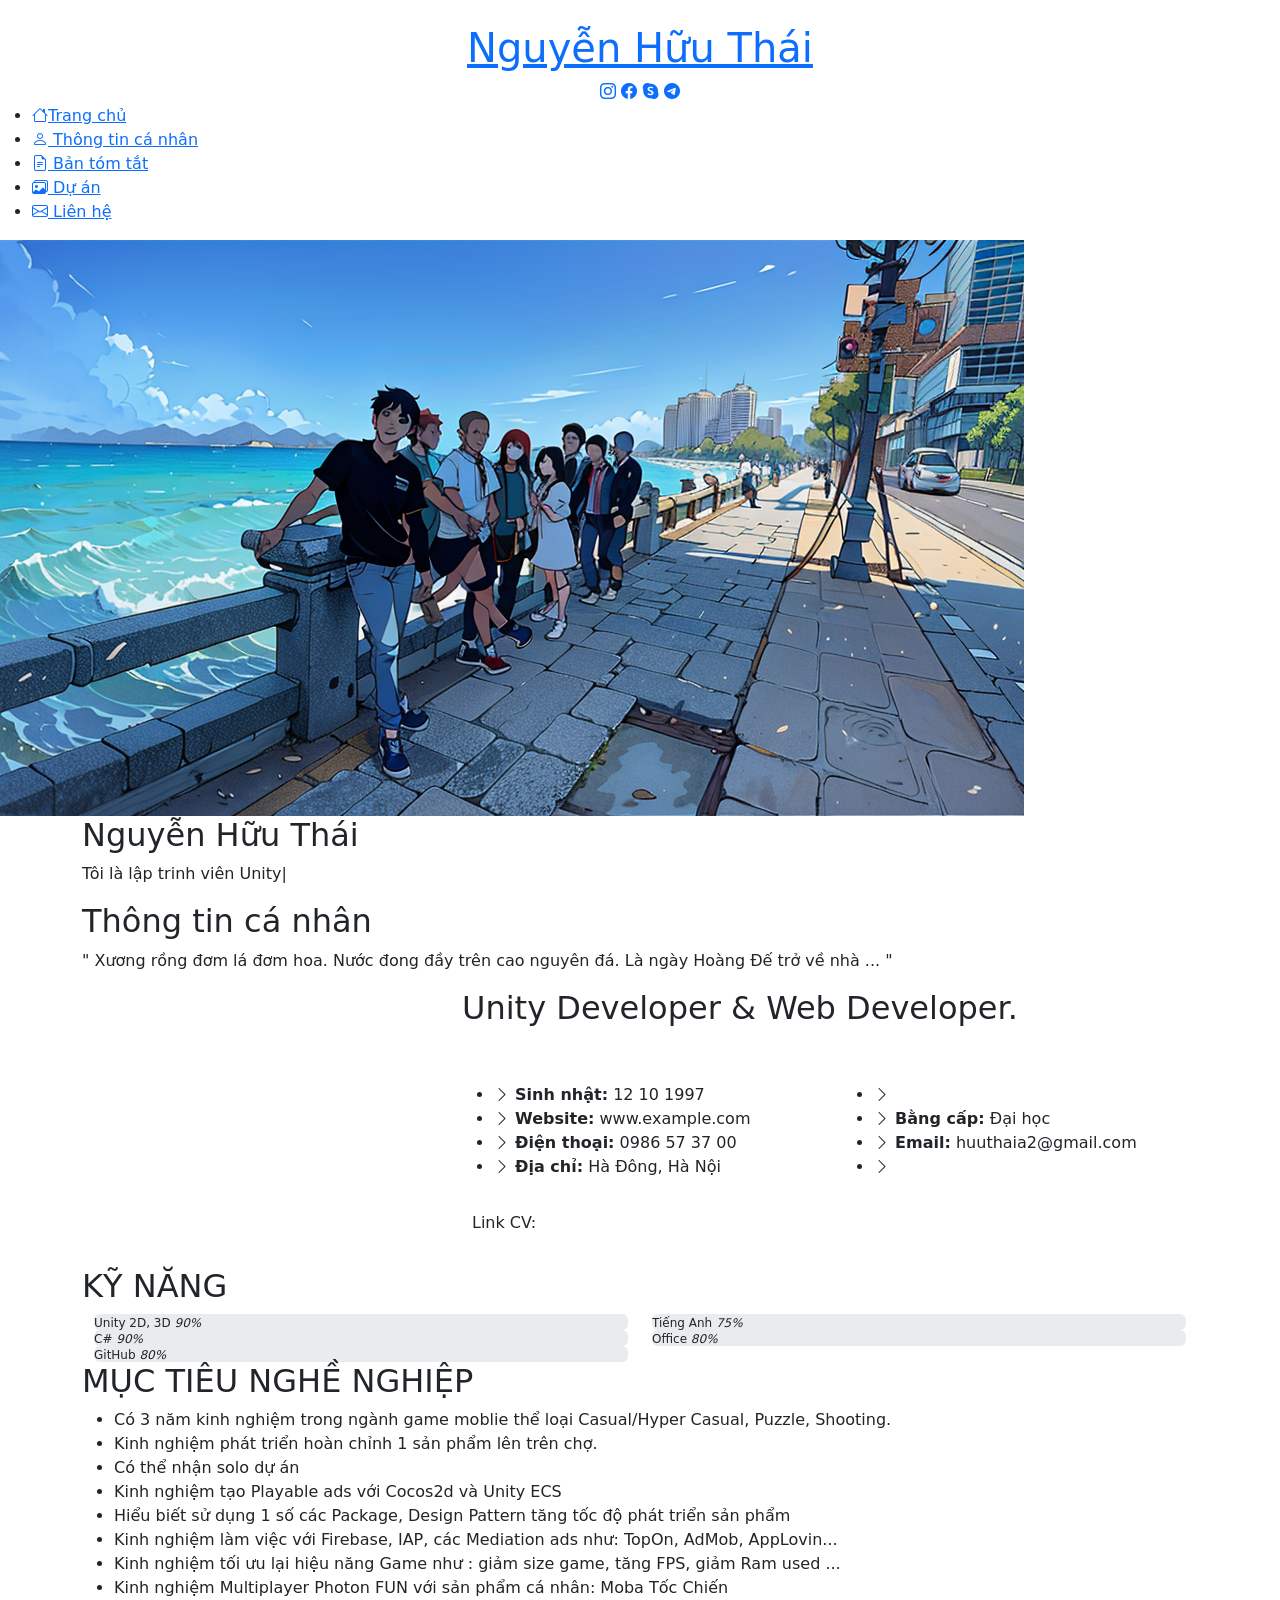
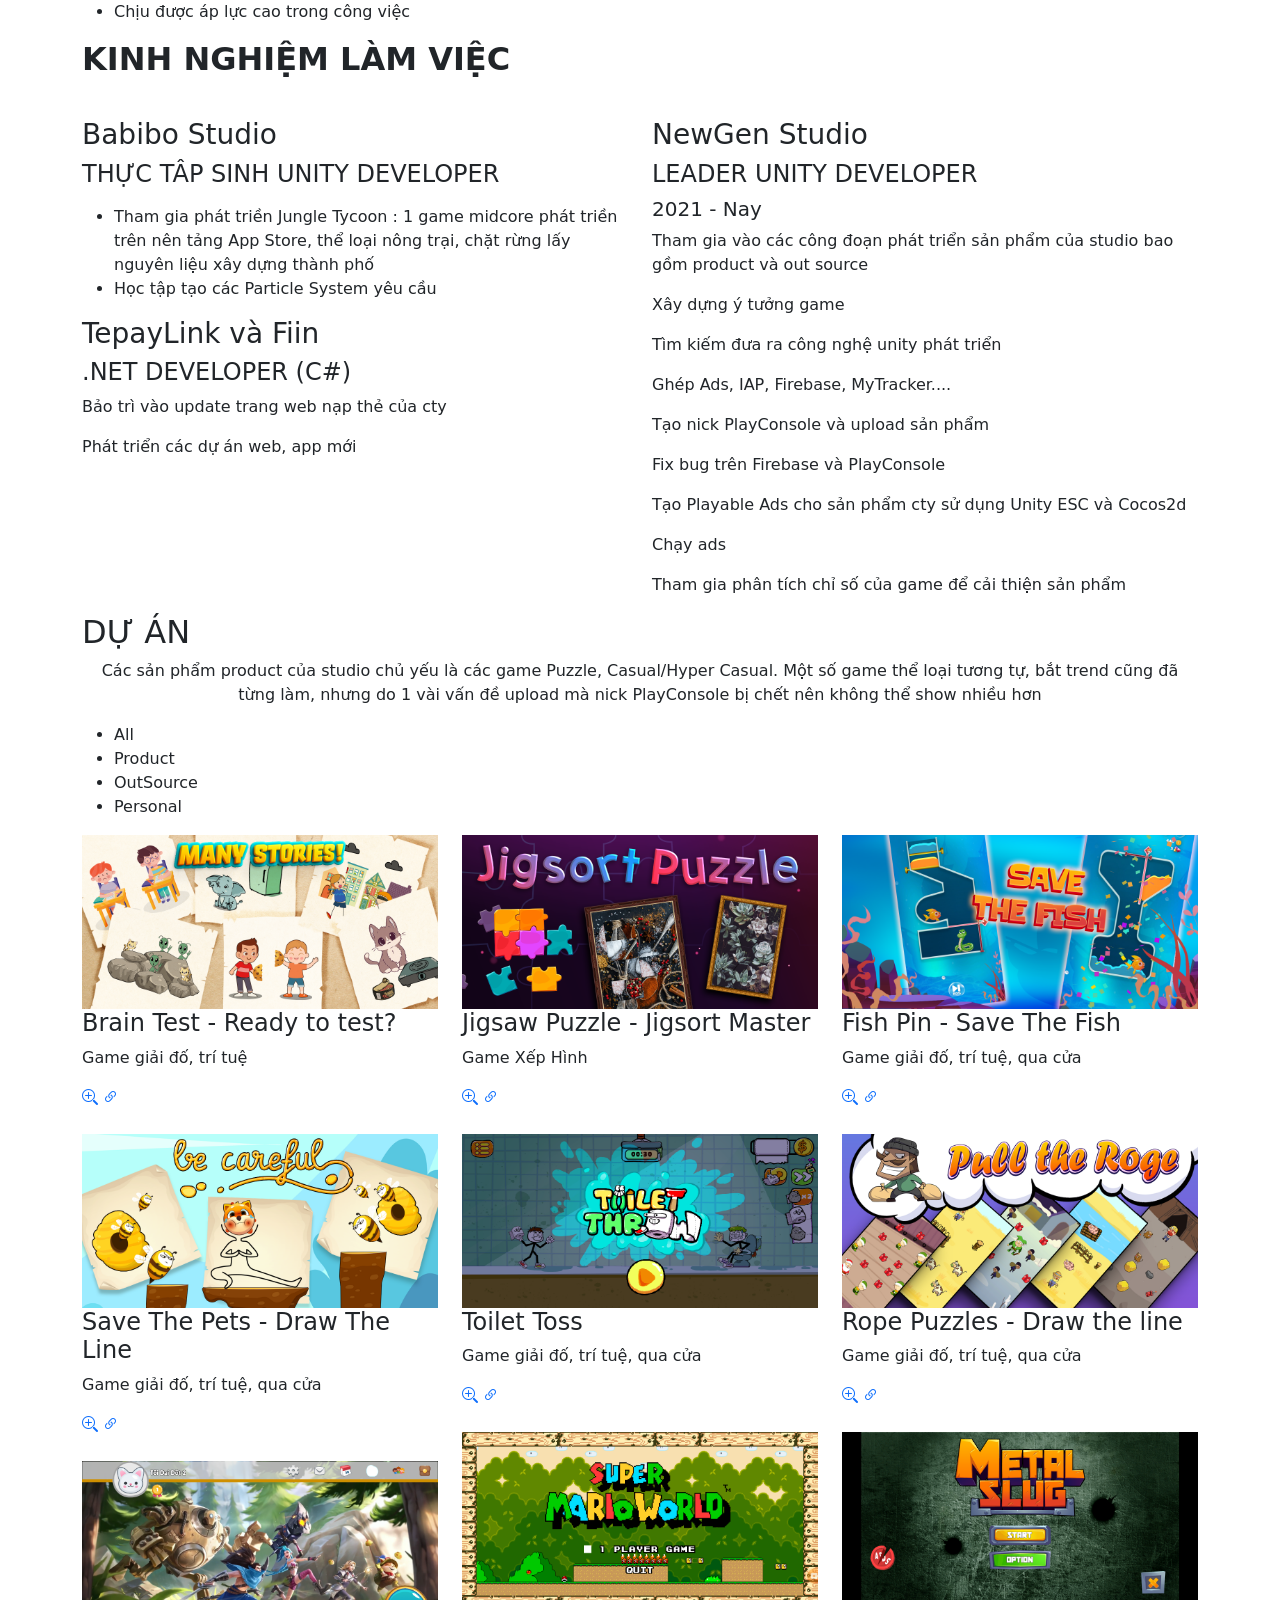
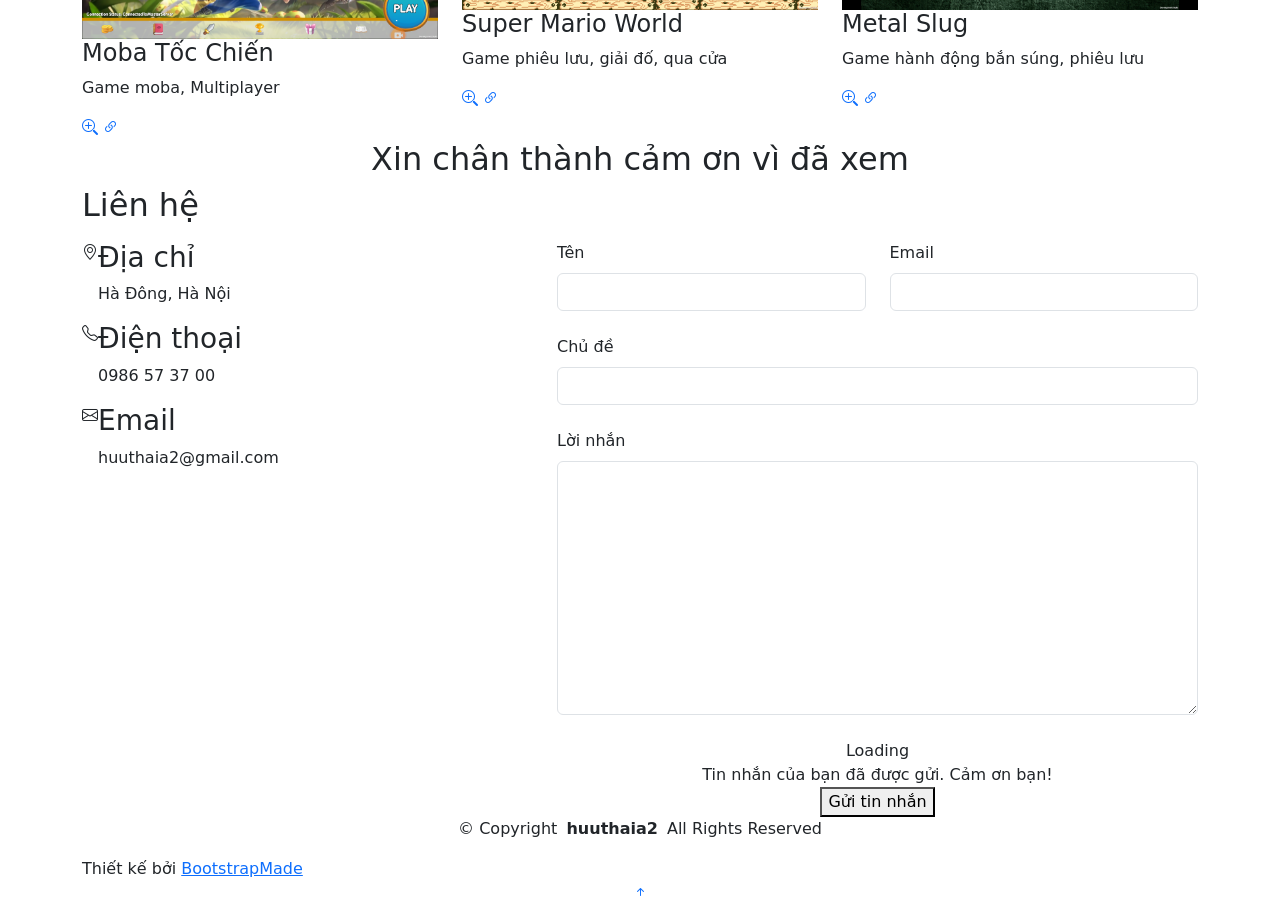
==== index.html @ 3612f982 "init" ====
<!DOCTYPE html>
<html lang="en">

<head>
  <meta charset="utf-8">
  <meta content="width=device-width, initial-scale=1.0" name="viewport">
  <title>Index - iPortfolio Bootstrap Template</title>
  <meta content="" name="description">
  <meta content="" name="keywords">

  <!-- Favicons -->
  <link href="assets/img/favicon.png" rel="icon">
  <link href="assets/img/apple-touch-icon.png" rel="apple-touch-icon">

  <!-- Fonts -->
  <link href="https://fonts.googleapis.com" rel="preconnect">
  <link href="https://fonts.gstatic.com" rel="preconnect" crossorigin>
  <link href="https://fonts.googleapis.com/css2?family=Roboto:ital,wght@0,100;0,300;0,400;0,500;0,700;0,900;1,100;1,300;1,400;1,500;1,700;1,900&family=Poppins:ital,wght@0,100;0,200;0,300;0,400;0,500;0,600;0,700;0,800;0,900;1,100;1,200;1,300;1,400;1,500;1,600;1,700;1,800;1,900&family=Raleway:ital,wght@0,100;0,200;0,300;0,400;0,500;0,600;0,700;0,800;0,900;1,100;1,200;1,300;1,400;1,500;1,600;1,700;1,800;1,900&display=swap" rel="stylesheet">

  <!-- Vendor CSS Files -->
  <link href="assets/vendor/bootstrap/css/bootstrap.min.css" rel="stylesheet">
  <link href="assets/vendor/bootstrap-icons/bootstrap-icons.css" rel="stylesheet">
  <link href="assets/vendor/aos/aos.css" rel="stylesheet">
  <link href="assets/vendor/glightbox/css/glightbox.min.css" rel="stylesheet">
  <link href="assets/vendor/swiper/swiper-bundle.min.css" rel="stylesheet">

  <!-- Main CSS File -->
  <link href="assets/css/main.css" rel="stylesheet">

  <!-- =======================================================
  * Template Name: iPortfolio
  * Template URL: https://bootstrapmade.com/iportfolio-bootstrap-portfolio-websites-template/
  * Updated: Jun 29 2024 with Bootstrap v5.3.3
  * Author: BootstrapMade.com
  * License: https://bootstrapmade.com/license/
  ======================================================== -->
</head>

<body class="index-page">

  <header id="header" class="header dark-background d-flex flex-column">
    <i class="header-toggle d-xl-none bi bi-list"></i>

    <div class="profile-img">
      <img src="assets/img/ava2.png" alt="" class="img-fluid rounded-circle">
    </div>

    <a href="index.html" class="logo d-flex align-items-center justify-content-center">
      <!-- Uncomment the line below if you also wish to use an image logo -->
      <!-- <img src="assets/img/logo.png" alt=""> -->
      <h1 class="sitename">Nguyễn Hữu Thái</h1>
    </a>

    <div class="social-links text-center">
      <!-- <a href="#" class="twitter"><i class="bi bi-twitter-x"></i></a> -->
      <a href="https://www.instagram.com/thai.nguyen___________________/" class="instagram" target="_blank"><i class="bi bi-instagram"></i></a>
      <a href="https://www.facebook.com/profile.php?id=100035828630085" class="facebook" target="_blank"><i class="bi bi-facebook"></i></a>
      <a href="https://join.skype.com/invite/cZPRIOEKlFL6" class="google-plus" target="_blank"><i class="bi bi-skype"></i></a>
      <a href="https://t.me/+84968573700" class="linkedin"><i class="bi bi-telegram" target="_blank"></i></a>
    </div>

    <nav id="navmenu" class="navmenu">
      <ul>
        <li><a href="#hero" class="active"><i class="bi bi-house navicon"></i>Trang chủ</a></li>
        <li><a href="#about"><i class="bi bi-person navicon"></i> Thông tin cá nhân</a></li>
        <li><a href="#resume"><i class="bi bi-file-earmark-text navicon"></i> Bản tóm tắt</a></li>
        <li><a href="#portfolio"><i class="bi bi-images navicon"></i> Dự án</a></li>
        <li><a href="#contact"><i class="bi bi-envelope navicon"></i> Liên hệ</a></li>
        <!-- <li><a href="#services"><i class="bi bi-hdd-stack navicon"></i> Services</a></li> -->
        <!-- <li class="dropdown"><a href="#"><i class="bi bi-menu-button navicon"></i> <span>Dropdown</span> <i class="bi bi-chevron-down toggle-dropdown"></i></a>
          <ul>
            <li><a href="#">Dropdown 1</a></li>
            <li class="dropdown"><a href="#"><span>Deep Dropdown</span> <i class="bi bi-chevron-down toggle-dropdown"></i></a>
              <ul>
                <li><a href="#">Deep Dropdown 1</a></li>
                <li><a href="#">Deep Dropdown 2</a></li>
                <li><a href="#">Deep Dropdown 3</a></li>
                <li><a href="#">Deep Dropdown 4</a></li>
                <li><a href="#">Deep Dropdown 5</a></li>
              </ul>
            </li>
            <li><a href="#">Dropdown 2</a></li>
            <li><a href="#">Dropdown 3</a></li>
            <li><a href="#">Dropdown 4</a></li>
          </ul>
        </li> -->
      </ul>
    </nav>

  </header>

  <main class="main">

    <!-- Hero Section -->
    <section id="hero" class="hero section dark-background">

      <img src="assets/img/ImportedPhoto.745173781.063283.jpeg" alt="" data-aos="fade-in" class="">

      <div class="container" data-aos="fade-up" data-aos-delay="100">
        <h2>Nguyễn Hữu Thái</h2>
        <p>Tôi là <span class="typed" data-typed-items="lập trinh viên Unity">lập trinh viên Unity</span><span class="typed-cursor typed-cursor--blink" aria-hidden="true"></span><span class="typed-cursor typed-cursor--blink" aria-hidden="true"></span></p>
      </div>

    </section><!-- /Hero Section -->

    <!-- About Section -->
    <section id="about" class="about section">

      <!-- Section Title -->
      <div class="container section-title" data-aos="fade-up">
        <h2>Thông tin cá nhân</h2>
        <p> " Xương rồng đơm lá đơm hoa. Nước đong đầy trên cao nguyên đá. Là ngày Hoàng Đế trở về nhà ... "</p>
      </div><!-- End Section Title -->

      <div class="container" data-aos="fade-up" data-aos-delay="100">

        <div class="row gy-4 justify-content-center">
          <div class="col-lg-4">
            <img src="assets/img/ava2.png" class="img-fluid" alt="">
          </div>
          <div class="col-lg-8 content">
            <h2>Unity Developer &amp; Web Developer.</h2>
            <p class="fst-italic py-3">
              <!-- Lorem ipsum dolor sit amet, consectetur adipiscing elit, sed do eiusmod tempor incididunt ut labore et dolore
              magna aliqua. -->
            </p>
            <div class="row">
              <div class="col-lg-6">
                <ul>
                  <li><i class="bi bi-chevron-right"></i> <strong>Sinh nhật:</strong> <span>12 10 1997</span></li>
                  <li><i class="bi bi-chevron-right"></i> <strong>Website:</strong> <span>www.example.com</span></li>
                  <li><i class="bi bi-chevron-right"></i> <strong>Điện thoại:</strong> <span>0986 57 37 00</span></li>
                  <li><i class="bi bi-chevron-right"></i> <strong>Địa chỉ:</strong> <span>Hà Đông, Hà Nội</span></li>
                </ul>
              </div>
              <div class="col-lg-6">
                <ul>
                  <li><i class="bi bi-chevron-right"></i> <strong> </strong> <span> </span></li>
                  <li><i class="bi bi-chevron-right"></i> <strong>Bằng cấp:</strong> <span>Đại học</span></li>
                  <li><i class="bi bi-chevron-right"></i> <strong>Email:</strong> <span>huuthaia2@gmail.com</span></li>
                  <li><i class="bi bi-chevron-right"></i> <strong> </strong> <span></span></li>
                </ul>
              </div>
            </div>
            <p class="py-3" style="padding-left: 10px;">
              <!-- SỞ THÍCH : Xem phim, Chơi game giải trí và hít các drama trên MXH -->
               Link CV: <span><a href="https://www.facebook.com/profile.php?id=100035828630085" class="facebook" target="_blank"> </a> </span>
            </p>
          </div>
        </div>

      </div>

    </section><!-- /About Section -->

    <!-- <section id="stats" class="stats section">

      <div class="container" data-aos="fade-up" data-aos-delay="100">

        <div class="row gy-4">

          <div class="col-lg-3 col-md-6">
            <div class="stats-item">
              <i class="bi bi-emoji-smile"></i>
              <span data-purecounter-start="0" data-purecounter-end="232" data-purecounter-duration="1" class="purecounter"></span>
              <p><strong>Happy Clients</strong> <span>consequuntur quae</span></p>
            </div>
          </div>

          <div class="col-lg-3 col-md-6">
            <div class="stats-item">
              <i class="bi bi-journal-richtext"></i>
              <span data-purecounter-start="0" data-purecounter-end="521" data-purecounter-duration="1" class="purecounter"></span>
              <p><strong>Projects</strong> <span>adipisci atque cum quia aut</span></p>
            </div>
          </div>

          <div class="col-lg-3 col-md-6">
            <div class="stats-item">
              <i class="bi bi-headset"></i>
              <span data-purecounter-start="0" data-purecounter-end="1453" data-purecounter-duration="1" class="purecounter"></span>
              <p><strong>Hours Of Support</strong> <span>aut commodi quaerat</span></p>
            </div>
          </div>

          <div class="col-lg-3 col-md-6">
            <div class="stats-item">
              <i class="bi bi-people"></i>
              <span data-purecounter-start="0" data-purecounter-end="32" data-purecounter-duration="1" class="purecounter"></span>
              <p><strong>Hard Workers</strong> <span>rerum asperiores dolor</span></p>
            </div>
          </div>

        </div>

      </div>

    </section> -->
    <!-- /Stats Section -->

    <!-- Skills Section -->
    <section id="skills" class="skills section light-background">

      <!-- Section Title -->
      <div class="container section-title" data-aos="fade-up">
        <h2>KỸ NĂNG</h2> 

      <div class="container" data-aos="fade-up" data-aos-delay="100">

        <div class="row skills-content skills-animation">

          <div class="col-lg-6">

            <div class="progress">
              <span class="skill"><span>Unity 2D, 3D</span> <i class="val">90%</i></span>
              <div class="progress-bar-wrap">
                <div class="progress-bar" role="progressbar" aria-valuenow="90" aria-valuemin="0" aria-valuemax="100"></div>
              </div>
            </div><!-- End Skills Item -->

            <div class="progress">
              <span class="skill"><span>C#</span> <i class="val">90%</i></span>
              <div class="progress-bar-wrap">
                <div class="progress-bar" role="progressbar" aria-valuenow="90" aria-valuemin="0" aria-valuemax="100"></div>
              </div>
            </div><!-- End Skills Item -->

            <div class="progress">
              <span class="skill"><span>GitHub</span> <i class="val">80%</i></span>
              <div class="progress-bar-wrap">
                <div class="progress-bar" role="progressbar" aria-valuenow="80" aria-valuemin="0" aria-valuemax="100"></div>
              </div>
            </div><!-- End Skills Item -->
          </div>

          <div class="col-lg-6">

            
            <div class="progress">
              <span class="skill"><span>Tiếng Anh</span> <i class="val">75%</i></span>
              <div class="progress-bar-wrap">
                <div class="progress-bar" role="progressbar" aria-valuenow="75" aria-valuemin="0" aria-valuemax="100"></div>
              </div>
            </div><!-- End Skills Item -->
            <div class="progress">
              <span class="skill"><span>Office</span> <i class="val">80%</i></span>
              <div class="progress-bar-wrap">
                <div class="progress-bar" role="progressbar" aria-valuenow="80" aria-valuemin="0" aria-valuemax="100"></div>
              </div>
            </div><!-- End Skills Item -->

          </div>

        </div>

      </div>

    </section><!-- /Skills Section -->

    <!-- Resume Section -->
    <section id="resume" class="resume section">

      <!-- Section Title -->
      <div class="container section-title" data-aos="fade-up">
        <h2>MỤC TIÊU NGHỀ NGHIỆP</h2>
        <div class="resume-item pb-0">
          <ul>
            <li>Có 3 năm kinh nghiệm trong ngành game moblie thể loại Casual/Hyper Casual, Puzzle, Shooting.</li>
            <li>Kinh nghiệm phát triển hoàn chỉnh 1 sản phẩm lên trên chợ.</li>
            <li>Có thể nhận solo dự án</li>
            <li>Kinh nghiệm tạo Playable ads với Cocos2d và Unity ECS</li>
            <li>Hiểu biết sử dụng 1 số các Package, Design Pattern tăng tốc độ phát triển sản phẩm</li>
            <li>Kinh nghiệm làm việc với Firebase, IAP, các Mediation ads như: TopOn, AdMob, AppLovin... </li>
            <li>Kinh nghiệm tối ưu lại hiệu năng Game như : giảm size game, tăng FPS, giảm Ram used ...</li>
            <li>Kinh nghiệm Multiplayer Photon FUN với sản phẩm cá nhân: Moba Tốc Chiến </li>
            <li>Chịu được áp lực cao trong công việc </li>
          </ul>
        </div> 
          
      </div><!-- End Section Title -->

      <div class="container">

        <div class="row">
          <h2 class="section-title" 
          style="font-size: 32px;
          font-weight: 700;
          margin-bottom: 20px;
          padding-bottom: 20px;
          position: relative;">KINH NGHIỆM LÀM VIỆC</h2>
          <div class="col-lg-6" data-aos="fade-up" data-aos-delay="100">
            <h3 class="resume-title">Babibo Studio</h3>

            <div class="resume-item pb-0">
              <h4>THỰC TÂP SINH UNITY DEVELOPER</h4>
              <p> </p>
              <ul>
                <li>Tham gia phát triền Jungle Tycoon : 1 game midcore phát triền trên nên tảng App Store,
                  thể loại nông trại, chặt rừng lấy nguyên liệu xây dựng thành phố</li>
                <li>Học tập tạo các Particle System yêu cầu</li> 
              </ul>
            </div><!-- Edn Resume Item -->

            <h3 class="resume-title">TepayLink và Fiin</h3>
            <div class="resume-item">
              <h4>.NET DEVELOPER (C#)</h4> 
              <p>Bảo trì vào update trang web nạp thẻ của cty</p>
              <p>Phát triển các dự án web, app mới              </p>
            </div>
            <!-- Edn Resume Item -->

            <!-- <div class="resume-item">
              <h4>Bachelor of Fine Arts &amp; Graphic Design</h4>
              <h5>2010 - 2014</h5>
              <p><em>Rochester Institute of Technology, Rochester, NY</em></p>
              <p>Quia nobis sequi est occaecati aut. Repudiandae et iusto quae reiciendis et quis Eius vel ratione eius unde vitae rerum voluptates asperiores voluptatem Earum molestiae consequatur neque etlon sader mart dila</p>
            </div> -->
            <!-- Edn Resume Item -->
            

          </div>
          <div class="col-lg-6" data-aos="fade-up" data-aos-delay="200">
            <h3 class="resume-title">NewGen Studio</h3>
            <div class="resume-item">
              <h4>LEADER UNITY DEVELOPER</h4> 
              <h5>2021 - Nay</h5>
              <p>Tham gia vào các công đoạn phát triển sản phẩm của studio bao gồm product và out
                source </p>
              <p>Xây dựng ý tưởng game</p>
              <p>Tìm kiếm đưa ra công nghệ unity phát triển</p>
              <p>Ghép Ads, IAP, Firebase, MyTracker....              </p>
              <p>Tạo nick PlayConsole và upload sản phẩm</p>
              <p>Fix bug trên Firebase và PlayConsole</p>
              <p>Tạo Playable Ads cho sản phẩm cty sử dụng Unity ESC và Cocos2d</p>
              <p>Chạy ads</p>
              <p>Tham gia phân tích chỉ số của game để cải thiện sản phẩm</p> 
            </div>
          </div>

          <!-- <div class="col-lg-6" data-aos="fade-up" data-aos-delay="200">
            <h3 class="resume-title">Professional Experience</h3>
            <div class="resume-item">
              <h4>Senior graphic design specialist</h4>
              <h5>2019 - Present</h5>
              <p><em>Experion, New York, NY </em></p>
              <ul>
                <li>Lead in the design, development, and implementation of the graphic, layout, and production communication materials</li>
                <li>Delegate tasks to the 7 members of the design team and provide counsel on all aspects of the project. </li>
                <li>Supervise the assessment of all graphic materials in order to ensure quality and accuracy of the design</li>
                <li>Oversee the efficient use of production project budgets ranging from $2,000 - $25,000</li>
              </ul>
            </div> 

            <div class="resume-item">
              <h4>Graphic design specialist</h4>
              <h5>2017 - 2018</h5>
              <p><em>Stepping Stone Advertising, New York, NY</em></p>
              <ul>
                <li>Developed numerous marketing programs (logos, brochures,infographics, presentations, and advertisements).</li>
                <li>Managed up to 5 projects or tasks at a given time while under pressure</li>
                <li>Recommended and consulted with clients on the most appropriate graphic design</li>
                <li>Created 4+ design presentations and proposals a month for clients and account managers</li>
              </ul>
            </div> 

          </div> -->

        </div>

      </div>

    </section><!-- /Resume Section -->

    <!-- Portfolio Section -->
    <section id="portfolio" class="portfolio section light-background">

      <!-- Section Title -->
      <div class="container section-title" data-aos="fade-up">
        <h2>DỰ ÁN</h2>
        <p style="text-align:center;">Các sản phẩm product của studio chủ yếu là các game Puzzle, Casual/Hyper Casual. Một số game thể loại tương tự, bắt trend cũng đã từng làm, nhưng do 1 vài vấn đề upload mà nick PlayConsole bị chết nên không thể show nhiều hơn </p>
      </div><!-- End Section Title -->

      <div class="container">

        <div class="isotope-layout" data-default-filter="*" data-layout="masonry" data-sort="original-order">

          <ul class="portfolio-filters isotope-filters" data-aos="fade-up" data-aos-delay="100">
            <li data-filter="*" class="filter-active">All</li>
            <li data-filter=".filter-product">Product</li>
            <li data-filter=".filter-outsource">OutSource</li> 
            <li data-filter=".filter-personal">Personal</li>
          </ul><!-- End Portfolio Filters -->

          <div class="row gy-4 isotope-container" data-aos="fade-up" data-aos-delay="200">

            <div class="col-lg-4 col-md-6 portfolio-item isotope-item filter-product">
              <div class="portfolio-content h-100">
                <img src="assets/img/duan/1/0.png" class="img-fluid" alt="">
                <div class="portfolio-info">
                  <h4>Brain Test - Ready to test?</h4>
                  <p>Game giải đố, trí tuệ</p>
                  <a href="assets/img/duan/1/0.png" title="Brain Test - Ready to test?" data-gallery="portfolio-gallery-app" class="glightbox preview-link"><i class="bi bi-zoom-in"></i></a>
                  <a href="portfolio-details.html?id=1&url=com.gen.brainpuzzle2&name=Brain Test - Ready to test?&type=Game giải đố, trí tuệ" title="More Details" class="details-link"><i class="bi bi-link-45deg"></i></a>
                </div>
              </div>
            </div><!-- End Portfolio Item -->

            <div class="col-lg-4 col-md-6 portfolio-item isotope-item filter-product">
              <div class="portfolio-content h-100">
                <img src="assets/img/duan/2/0.png" class="img-fluid" alt="">
                <div class="portfolio-info">
                  <h4>Jigsaw Puzzle - Jigsort Master</h4>
                  <p>Game Xếp Hình</p>
                  <a href="assets/img/duan/2/0.png" title="Jigsaw Puzzle - Jigsort Master" data-gallery="portfolio-gallery-product" class="glightbox preview-link"><i class="bi bi-zoom-in"></i></a>
                  <a href="portfolio-details.html?id=2&url=com.gen.jigsortpuzzle&name=Jigsaw Puzzle - Jigsort Master&type=Game Xếp Hình" title="More Details" class="details-link"><i class="bi bi-link-45deg"></i></a>
                </div>
              </div>
            </div><!-- End Portfolio Item -->

            <div class="col-lg-4 col-md-6 portfolio-item isotope-item filter-product">
              <div class="portfolio-content h-100">
                <img src="assets/img/duan/3/0.png" class="img-fluid" alt="">
                <div class="portfolio-info">
                  <h4>Fish Pin - Save The Fish
                  </h4>
                  <p>Game giải đố, trí tuệ, qua cửa</p>
                  <a href="assets/img/duan/3/0.png" title="Fish Pin - Save The Fish" data-gallery="portfolio-gallery-product" class="glightbox preview-link"><i class="bi bi-zoom-in"></i></a>
                  <a href="portfolio-details.html?id=3&url=com.blueSky.fishpin&name=Fish Pin - Save The Fish&type=Game giải đố, trí tuệ, qua cửa" title="More Details" class="details-link"><i class="bi bi-link-45deg"></i></a>
                </div>
              </div>
            </div>

            <div class="col-lg-4 col-md-6 portfolio-item isotope-item filter-product">
              <div class="portfolio-content h-100">
                <img src="assets/img/duan/4/0.png" class="img-fluid" alt="">
                <div class="portfolio-info">
                  <h4>Save The Pets - Draw The Line
                  </h4>
                  <p>Game giải đố, trí tuệ, qua cửa</p>
                  <a href="assets/img/duan/4/0.png" title="Save The Pets - Draw The Line" data-gallery="portfolio-gallery-product" class="glightbox preview-link"><i class="bi bi-zoom-in"></i></a>
                  <a href="portfolio-details.html?id=4&url=com.gen.puzzle.savethedoge&name=Save The Pets - Draw The Line&type=Game giải đố, trí tuệ, qua cửa" title="More Details" class="details-link"><i class="bi bi-link-45deg"></i></a>
                </div>
              </div>
            </div> 

            <div class="col-lg-4 col-md-6 portfolio-item isotope-item filter-product">
              <div class="portfolio-content h-100">
                <img src="assets/img/duan/5/0.png" class="img-fluid" alt="">
                <div class="portfolio-info">
                  <h4>Toilet Toss
                  </h4>
                  <p>Game giải đố, trí tuệ, qua cửa</p>
                  <a href="assets/img/duan/5/0.png" title="Toilet Toss" data-gallery="portfolio-gallery-product" class="glightbox preview-link"><i class="bi bi-zoom-in"></i></a>
                  <a href="portfolio-details.html?id=5&url=com.gen.toiletthrow&name=Toilet Toss&type=Game giải đố, trí tuệ, qua cửa" title="More Details" class="details-link"><i class="bi bi-link-45deg"></i></a>
                </div>
              </div>
            </div> 

            <div class="col-lg-4 col-md-6 portfolio-item isotope-item filter-product">
              <div class="portfolio-content h-100">
                <img src="assets/img/duan/6/0.png" class="img-fluid" alt="">
                <div class="portfolio-info">
                  <h4>Rope Puzzles - Draw the line
                  </h4>
                  <p>Game giải đố, trí tuệ, qua cửa</p>
                  <a href="assets/img/duan/6/0.png" title="Rope Puzzles - Draw the line" data-gallery="portfolio-gallery-product" class="glightbox preview-link"><i class="bi bi-zoom-in"></i></a>
                  <a href="portfolio-details.html?id=6&url=com.gen.drawonepart&name=Rope Puzzles - Draw the line&type=Game giải đố, trí tuệ, qua cửa" title="More Details" class="details-link"><i class="bi bi-link-45deg"></i></a>
                </div>
              </div>
            </div> 

            <div class="col-lg-4 col-md-6 portfolio-item isotope-item filter-outsource">
              <div class="portfolio-content h-100">
                <img src="assets/img/duan/7/0.png" class="img-fluid" alt="">
                <div class="portfolio-info">
                  <h4>Super Mario World 
                  </h4>
                  <p>Game phiêu lưu, giải đố, qua cửa</p>
                  <a href="assets/img/duan/7/0.png" title="Super Mario World " data-gallery="portfolio-gallery-product" class="glightbox preview-link"><i class="bi bi-zoom-in"></i></a>
                  <a href="portfolio-details.html?id=7&url=com.gen.drawonepart&name=Super Mario World &type=Game phiêu lưu, giải đố, qua cử" title="More Details" class="details-link"><i class="bi bi-link-45deg"></i></a>
                </div>
              </div>
            </div> 

            <div class="col-lg-4 col-md-6 portfolio-item isotope-item filter-outsource">
              <div class="portfolio-content h-100">
                <img src="assets/img/duan/8/0.png" class="img-fluid" alt="">
                <div class="portfolio-info">
                  <h4>Metal Slug
                  </h4>
                  <p>Game hành động bắn súng, phiêu lưu</p>
                  <a href="assets/img/duan/8/0.png" title="Metal Slug" data-gallery="portfolio-gallery-product" class="glightbox preview-link"><i class="bi bi-zoom-in"></i></a>
                  <a href="portfolio-details.html?id=8&url=com.gen.puzzle.savethedoge&name=Metal Slug&type=Game hành động bắn súng, phiêu lưu" title="More Details" class="details-link"><i class="bi bi-link-45deg"></i></a>
                </div>
              </div>
            </div> 
            <div class="col-lg-4 col-md-6 portfolio-item isotope-item filter-personal">
              <div class="portfolio-content h-100">
                <img src="assets/img/duan/9/0.png" class="img-fluid" alt="">
                <div class="portfolio-info">
                  <h4>Moba Tốc Chiến
                  </h4>
                  <p>Game moba, Multiplayer</p>
                  <a href="assets/img/duan/9/0.png" title="Moba Tốc Chiến" data-gallery="portfolio-gallery-product" class="glightbox preview-link"><i class="bi bi-zoom-in"></i></a>
                  <a href="portfolio-details.html?id=9&url=com.gen.puzzle.savethedoge&name=Moba Tốc Chiến&type=Game moba, Multiplayer" title="More Details" class="details-link"><i class="bi bi-link-45deg"></i></a>
                </div>
              </div>
            </div>  

          </div><!-- End Portfolio Container -->

        </div>

      </div>

    </section><!-- /Portfolio Section -->

    <!-- Services Section -->
    <section id="services" class="services section">

      <!-- Section Title -->
      <div class="container section-title" data-aos="fade-up"> 
        <h2 style="text-align:center;">Xin chân thành cảm ơn vì đã xem</h2>
      </div><!-- End Section Title -->

      <!-- <div class="container">

        <div class="row gy-4">

          <div class="col-lg-4 col-md-6 service-item d-flex" data-aos="fade-up" data-aos-delay="100">
            <div class="icon flex-shrink-0"><i class="bi bi-briefcase"></i></div>
            <div>
              <h4 class="title"><a href="service-details.html" class="stretched-link">Lorem Ipsum</a></h4>
              <p class="description">Voluptatum deleniti atque corrupti quos dolores et quas molestias excepturi sint occaecati cupiditate non provident</p>
            </div>
          </div>
          

          <div class="col-lg-4 col-md-6 service-item d-flex" data-aos="fade-up" data-aos-delay="200">
            <div class="icon flex-shrink-0"><i class="bi bi-card-checklist"></i></div>
            <div>
              <h4 class="title"><a href="service-details.html" class="stretched-link">Dolor Sitema</a></h4>
              <p class="description">Minim veniam, quis nostrud exercitation ullamco laboris nisi ut aliquip ex ea commodo consequat tarad limino ata</p>
            </div>
          </div>

          <div class="col-lg-4 col-md-6 service-item d-flex" data-aos="fade-up" data-aos-delay="300">
            <div class="icon flex-shrink-0"><i class="bi bi-bar-chart"></i></div>
            <div>
              <h4 class="title"><a href="service-details.html" class="stretched-link">Sed ut perspiciatis</a></h4>
              <p class="description">Duis aute irure dolor in reprehenderit in voluptate velit esse cillum dolore eu fugiat nulla pariatur</p>
            </div>
          </div>

          <div class="col-lg-4 col-md-6 service-item d-flex" data-aos="fade-up" data-aos-delay="400">
            <div class="icon flex-shrink-0"><i class="bi bi-binoculars"></i></div>
            <div>
              <h4 class="title"><a href="service-details.html" class="stretched-link">Magni Dolores</a></h4>
              <p class="description">Excepteur sint occaecat cupidatat non proident, sunt in culpa qui officia deserunt mollit anim id est laborum</p>
            </div>
          </div>

          <div class="col-lg-4 col-md-6 service-item d-flex" data-aos="fade-up" data-aos-delay="500">
            <div class="icon flex-shrink-0"><i class="bi bi-brightness-high"></i></div>
            <div>
              <h4 class="title"><a href="service-details.html" class="stretched-link">Nemo Enim</a></h4>
              <p class="description">At vero eos et accusamus et iusto odio dignissimos ducimus qui blanditiis praesentium voluptatum deleniti atque</p>
            </div>
          </div>

          <div class="col-lg-4 col-md-6 service-item d-flex" data-aos="fade-up" data-aos-delay="600">
            <div class="icon flex-shrink-0"><i class="bi bi-calendar4-week"></i></div>
            <div>
              <h4 class="title"><a href="service-details.html" class="stretched-link">Eiusmod Tempor</a></h4>
              <p class="description">Et harum quidem rerum facilis est et expedita distinctio. Nam libero tempore, cum soluta nobis est eligendi</p>
            </div>
          </div>

        </div>

      </div> -->

    </section><!-- /Services Section -->

    <!-- Contact Section -->
    <section id="contact" class="contact section">

      <!-- Section Title -->
      <div class="container section-title" data-aos="fade-up">
        <h2>Liên hệ</h2>
        <p> </p>
      </div><!-- End Section Title -->

      <div class="container" data-aos="fade-up" data-aos-delay="100">

        <div class="row gy-4">

          <div class="col-lg-5">

            <div class="info-wrap">
              <div class="info-item d-flex" data-aos="fade-up" data-aos-delay="200">
                <i class="bi bi-geo-alt flex-shrink-0"></i>
                <div>
                  <h3>Địa chỉ</h3>
                  <p>Hà Đông, Hà Nội</p>
                </div>
              </div><!-- End Info Item -->

              <div class="info-item d-flex" data-aos="fade-up" data-aos-delay="300">
                <i class="bi bi-telephone flex-shrink-0"></i>
                <div>
                  <h3>Điện thoại</h3>
                  <p>0986 57 37 00</p>
                </div>
              </div><!-- End Info Item -->

              <div class="info-item d-flex" data-aos="fade-up" data-aos-delay="400">
                <i class="bi bi-envelope flex-shrink-0"></i>
                <div>
                  <h3>Email </h3>
                  <p>huuthaia2@gmail.com</p>
                </div>
              </div><!-- End Info Item -->
              <iframe src="https://www.google.com/maps/embed?pb=!1m18!1m12!1m3!1d3726.3939162766155!2d105.78353917476682!3d20.936690290935502!2m3!1f0!2f0!3f0!3m2!1i1024!2i768!4f13.1!3m3!1m2!1s0x3135ad675419df05%3A0x199ff91d0df546a4!2sHh03b%20khu%203%20t%C3%B2a!5e0!3m2!1svi!2s!4v1723483111367!5m2!1svi!2s" frameborder="0" style="border:0; width: 100%; height: 270px;" allowfullscreen="" loading="lazy" referrerpolicy="no-referrer-when-downgrade"></iframe>
            </div>
          </div>

          <div class="col-lg-7">
            <form action="forms/contact.php" method="post" class="php-email-form" data-aos="fade-up" data-aos-delay="200">
              <div class="row gy-4">

                <div class="col-md-6">
                  <label for="name-field" class="pb-2">Tên</label>
                  <input type="text" name="name" id="name-field" class="form-control" required="">
                </div>

                <div class="col-md-6">
                  <label for="email-field" class="pb-2">Email</label>
                  <input type="email" class="form-control" name="email" id="email-field" required="">
                </div>

                <div class="col-md-12">
                  <label for="subject-field" class="pb-2">Chủ đề</label>
                  <input type="text" class="form-control" name="subject" id="subject-field" required="">
                </div>

                <div class="col-md-12">
                  <label for="message-field" class="pb-2">Lời nhắn</label>
                  <textarea class="form-control" name="message" rows="10" id="message-field" required=""></textarea>
                </div>

                <div class="col-md-12 text-center">
                  <div class="loading">Loading</div>
                  <div class="error-message"></div>
                  <div class="sent-message">Tin nhắn của bạn đã được gửi. Cảm ơn bạn!</div>

                  <button type="submit">Gửi tin nhắn</button>
                </div>

              </div>
            </form>
          </div><!-- End Contact Form -->

        </div>

      </div>

    </section><!-- /Contact Section -->

  </main>

  <footer id="footer" class="footer position-relative light-background">

    <div class="container">
      <div class="copyright text-center ">
        <p>© <span>Copyright</span> <strong class="px-1 sitename">huuthaia2</strong> <span>All Rights Reserved</span></p>
      </div>
      <div class="credits">
        <!-- All the links in the footer should remain intact. -->
        <!-- You can delete the links only if you've purchased the pro version. -->
        <!-- Licensing information: https://bootstrapmade.com/license/ -->
        <!-- Purchase the pro version with working PHP/AJAX contact form: [buy-url] -->
        Thiết kế bởi <a href="https://bootstrapmade.com/">BootstrapMade</a>
      </div>
    </div>

  </footer>

  <!-- Scroll Top -->
  <a href="#" id="scroll-top" class="scroll-top d-flex align-items-center justify-content-center"><i class="bi bi-arrow-up-short"></i></a>

  <!-- Preloader -->
  <div id="preloader"></div>

  <!-- Vendor JS Files -->
  <script src="assets/vendor/bootstrap/js/bootstrap.bundle.min.js"></script>
  <script src="assets/vendor/php-email-form/validate.js"></script>
  <script src="assets/vendor/aos/aos.js"></script>
  <script src="assets/vendor/typed.js/typed.umd.js"></script>
  <script src="assets/vendor/purecounter/purecounter_vanilla.js"></script>
  <script src="assets/vendor/waypoints/noframework.waypoints.js"></script>
  <script src="assets/vendor/glightbox/js/glightbox.min.js"></script>
  <script src="assets/vendor/imagesloaded/imagesloaded.pkgd.min.js"></script>
  <script src="assets/vendor/isotope-layout/isotope.pkgd.min.js"></script>
  <script src="assets/vendor/swiper/swiper-bundle.min.js"></script>

  <!-- Main JS File -->
  <script src="assets/js/main.js"></script>

</body>

</html>
---- assets/css/main.css ----
/**
* Template Name: iPortfolio
* Template URL: https://bootstrapmade.com/iportfolio-bootstrap-portfolio-websites-template/
* Updated: Jun 29 2024 with Bootstrap v5.3.3
* Author: BootstrapMade.com
* License: https://bootstrapmade.com/license/
*/

/*--------------------------------------------------------------
# Font & Color Variables
# Help: https://bootstrapmade.com/color-system/
--------------------------------------------------------------*/
/* Fonts */
:root {
  --default-font: "Roboto",  system-ui, -apple-system, "Segoe UI", Roboto, "Helvetica Neue", Arial, "Noto Sans", "Liberation Sans", sans-serif, "Apple Color Emoji", "Segoe UI Emoji", "Segoe UI Symbol", "Noto Color Emoji";
  --heading-font: "Raleway",  sans-serif;
  --nav-font: "Poppins",  sans-serif;
}

/* Global Colors - The following color variables are used throughout the website. Updating them here will change the color scheme of the entire website */
:root { 
  --background-color: #ffffff; /* Background color for the entire website, including individual sections */
  --default-color: #272829; /* Default color used for the majority of the text content across the entire website */
  --heading-color: #050d18; /* Color for headings, subheadings and title throughout the website */
  --accent-color: #149ddd; /* Accent color that represents your brand on the website. It's used for buttons, links, and other elements that need to stand out */
  --surface-color: #ffffff; /* The surface color is used as a background of boxed elements within sections, such as cards, icon boxes, or other elements that require a visual separation from the global background. */
  --contrast-color: #ffffff; /* Contrast color for text, ensuring readability against backgrounds of accent, heading, or default colors. */
}

/* Nav Menu Colors - The following color variables are used specifically for the navigation menu. They are separate from the global colors to allow for more customization options */
:root {
  --nav-color: #a8a9b4;  /* The default color of the main navmenu links */
  --nav-hover-color: #ffffff; /* Applied to main navmenu links when they are hovered over or active */
  --nav-mobile-background-color: #040b14; /* Used as the background color for mobile navigation menu */
  --nav-dropdown-background-color: #040b14; /* Used as the background color for dropdown items that appear when hovering over primary navigation items */
  --nav-dropdown-color: #a8a9b4; /* Used for navigation links of the dropdown items in the navigation menu. */
  --nav-dropdown-hover-color: #ffffff; /* Similar to --nav-hover-color, this color is applied to dropdown navigation links when they are hovered over. */
}

/* Color Presets - These classes override global colors when applied to any section or element, providing reuse of the sam color scheme. */

.light-background {
  --background-color: #f4fafd;
  --surface-color: #ffffff;
}

.dark-background {
  --background-color: #040b14;
  --default-color: #ffffff;
  --heading-color: #ffffff;
  --surface-color: #151f2b;
  --contrast-color: #ffffff;
}

/* Smooth scroll */
:root {
  scroll-behavior: smooth;
}

/*--------------------------------------------------------------
# General Styling & Shared Classes
--------------------------------------------------------------*/
body {
  color: var(--default-color);
  background-color: var(--background-color);
  font-family: var(--default-font);
}

a {
  color: var(--accent-color);
  text-decoration: none;
  transition: 0.3s;
}

a:hover {
  color: color-mix(in srgb, var(--accent-color), transparent 25%);
  text-decoration: none;
}

h1,
h2,
h3,
h4,
h5,
h6 {
  color: var(--heading-color);
  font-family: var(--heading-font);
}

/* PHP Email Form Messages
------------------------------*/
.php-email-form .error-message {
  display: none;
  background: #df1529;
  color: #ffffff;
  text-align: left;
  padding: 15px;
  margin-bottom: 24px;
  font-weight: 600;
}

.php-email-form .sent-message {
  display: none;
  color: #ffffff;
  background: #059652;
  text-align: center;
  padding: 15px;
  margin-bottom: 24px;
  font-weight: 600;
}

.php-email-form .loading {
  display: none;
  background: var(--surface-color);
  text-align: center;
  padding: 15px;
  margin-bottom: 24px;
}

.php-email-form .loading:before {
  content: "";
  display: inline-block;
  border-radius: 50%;
  width: 24px;
  height: 24px;
  margin: 0 10px -6px 0;
  border: 3px solid var(--accent-color);
  border-top-color: var(--surface-color);
  animation: php-email-form-loading 1s linear infinite;
}

@keyframes php-email-form-loading {
  0% {
    transform: rotate(0deg);
  }

  100% {
    transform: rotate(360deg);
  }
}

/*--------------------------------------------------------------
# Global Header
--------------------------------------------------------------*/
.header {
  color: var(--default-color);
  background-color: var(--background-color);
  position: fixed;
  top: 0;
  left: 0;
  bottom: 0;
  padding: 0 15px;
  width: 300px;
  transition: all ease-in-out 0.3s;
  overflow-y: auto;
  z-index: 997;
  border-right: 1px solid color-mix(in srgb, var(--default-color), transparent 90%);
}

.header .profile-img img {
  margin: 15px auto;
  display: block;
  width: 120px;
  border: 8px solid color-mix(in srgb, var(--default-color), transparent 85%);
}

.header .logo {
  line-height: 1;
  margin-bottom: 15px;
}

.header .logo img {
  max-height: 32px;
  margin-right: 8px;
}

.header .logo h1 {
  font-size: 24px;
  margin: 0;
  font-weight: 700;
  color: var(--heading-color);
}

.header .social-links {
  margin: 0 0 20px 0;
}

.header .social-links a {
  font-size: 16px;
  display: inline-flex;
  align-items: center;
  justify-content: center;
  background: color-mix(in srgb, var(--default-color), transparent 90%);
  color: var(--default-color);
  margin: 0 2px;
  border-radius: 50%;
  text-align: center;
  width: 40px;
  height: 40px;
  transition: 0.3s;
}

.header .social-links a:hover {
  color: var(--contrast-color);
  background: var(--accent-color);
}

@media (min-width: 1200px) {

  .header~main,
  .header~#footer {
    margin-left: 300px;
  }
}

@media (max-width: 1199px) {
  .header {
    left: -100%;
  }
}

.header.header-show {
  left: 0;
}

.header .header-toggle {
  color: var(--contrast-color);
  background-color: var(--accent-color);
  font-size: 22px;
  display: flex;
  align-items: center;
  justify-content: center;
  width: 40px;
  height: 40px;
  border-radius: 50%;
  cursor: pointer;
  position: fixed;
  top: 15px;
  right: 15px;
  z-index: 9999;
  transition: background-color 0.3s;
}

.header .header-toggle:hover {
  color: var(--contrast-color);
  background-color: color-mix(in srgb, var(--accent-color) 90%, white 15%);
}

/*--------------------------------------------------------------
# Navigation Menu
--------------------------------------------------------------*/
.mobile-nav-toggle {
  display: none;
}

.navmenu {
  padding: 0;
  z-index: 9997;
}

.navmenu ul {
  list-style: none;
  padding: 0 0 20px 0;
  margin: 0;
}

.navmenu a,
.navmenu a:focus {
  color: var(--nav-color);
  padding: 15px 10px;
  font-family: var(--nav-font);
  font-size: 16px;
  font-weight: 400;
  display: flex;
  align-items: center;
  white-space: nowrap;
  transition: 0.3s;
  width: 100%;
}

.navmenu a .navicon,
.navmenu a:focus .navicon {
  font-size: 20px;
  margin-right: 10px;
}

.navmenu a .toggle-dropdown,
.navmenu a:focus .toggle-dropdown {
  font-size: 12px;
  line-height: 0;
  margin-left: auto;
  width: 30px;
  height: 30px;
  display: flex;
  align-items: center;
  justify-content: center;
  border-radius: 50%;
  transition: 0.3s;
  flex-shrink: 0;
  background-color: color-mix(in srgb, var(--accent-color), transparent 90%);
}

.navmenu a .toggle-dropdown:hover,
.navmenu a:focus .toggle-dropdown:hover {
  background-color: var(--accent-color);
  color: var(--contrast-color);
}

.navmenu a:hover,
.navmenu .active,
.navmenu .active:focus {
  color: var(--nav-hover-color);
}

.navmenu a:hover .navicon,
.navmenu .active .navicon,
.navmenu .active:focus .navicon {
  color: var(--accent-color);
}

.navmenu .active .toggle-dropdown,
.navmenu .active:focus .toggle-dropdown {
  background-color: var(--accent-color);
  color: var(--contrast-color);
  transform: rotate(180deg);
}

.navmenu .dropdown {
  display: block;
}

.navmenu .dropdown a,
.navmenu .dropdown a:focus {
  color: --nav-dropdown-color;
}

.navmenu .dropdown a:hover,
.navmenu .dropdown .active,
.navmenu .dropdown .active:focus {
  color: var(--nav-dropdown-hover-color);
}

.navmenu .dropdown ul {
  position: static;
  display: none;
  z-index: 99;
  padding: 5px 10px;
  margin: 5px 10px;
  background-color: var(--nav-dropdown-background-color);
  border: 1px solid color-mix(in srgb, var(--default-color), transparent 90%);
  box-shadow: none;
  transition: all 0.5s ease-in-out;
}

.navmenu .dropdown ul ul {
  background-color: rgba(33, 37, 41, 0.1);
}

.navmenu .dropdown>.dropdown-active {
  display: block;
  background-color: rgba(33, 37, 41, 0.03);
}

/*--------------------------------------------------------------
# Global Footer
--------------------------------------------------------------*/
.footer {
  color: var(--default-color);
  background-color: var(--background-color);
  font-size: 14px;
  padding: 40px 0;
  position: relative;
  border-top: 1px solid color-mix(in srgb, var(--default-color), transparent 90%);
}

.footer .copyright p {
  margin-bottom: 0;
}

.footer .credits {
  margin-top: 4px;
  font-size: 13px;
  text-align: center;
}

/*--------------------------------------------------------------
# Preloader
--------------------------------------------------------------*/
#preloader {
  position: fixed;
  inset: 0;
  z-index: 999999;
  overflow: hidden;
  background: var(--background-color);
  transition: all 0.6s ease-out;
}

#preloader:before {
  content: "";
  position: fixed;
  top: calc(50% - 30px);
  left: calc(50% - 30px);
  border: 6px solid #ffffff;
  border-color: var(--accent-color) transparent var(--accent-color) transparent;
  border-radius: 50%;
  width: 60px;
  height: 60px;
  animation: animate-preloader 1.5s linear infinite;
}

@keyframes animate-preloader {
  0% {
    transform: rotate(0deg);
  }

  100% {
    transform: rotate(360deg);
  }
}

/*--------------------------------------------------------------
# Scroll Top Button
--------------------------------------------------------------*/
.scroll-top {
  position: fixed;
  visibility: hidden;
  opacity: 0;
  right: 15px;
  bottom: -15px;
  z-index: 99999;
  background-color: var(--accent-color);
  width: 44px;
  height: 44px;
  border-radius: 50px;
  transition: all 0.4s;
}

.scroll-top i {
  font-size: 24px;
  color: var(--contrast-color);
  line-height: 0;
}

.scroll-top:hover {
  background-color: color-mix(in srgb, var(--accent-color), transparent 20%);
  color: var(--contrast-color);
}

.scroll-top.active {
  visibility: visible;
  opacity: 1;
  bottom: 15px;
}

/*--------------------------------------------------------------
# Disable aos animation delay on mobile devices
--------------------------------------------------------------*/
@media screen and (max-width: 768px) {
  [data-aos-delay] {
    transition-delay: 0 !important;
  }
}

/*--------------------------------------------------------------
# Global Page Titles & Breadcrumbs
--------------------------------------------------------------*/
.page-title {
  color: var(--default-color);
  background-color: var(--background-color);
  padding: 25px 0;
  position: relative;
}

.page-title h1 {
  font-size: 24px;
  font-weight: 700;
}

.page-title .breadcrumbs ol {
  display: flex;
  flex-wrap: wrap;
  list-style: none;
  padding: 0;
  margin: 0;
  font-size: 14px;
  font-weight: 400;
}

.page-title .breadcrumbs ol li+li {
  padding-left: 10px;
}

.page-title .breadcrumbs ol li+li::before {
  content: "/";
  display: inline-block;
  padding-right: 10px;
  color: color-mix(in srgb, var(--default-color), transparent 70%);
}

/*--------------------------------------------------------------
# Global Sections
--------------------------------------------------------------*/
section,
.section {
  color: var(--default-color);
  background-color: var(--background-color);
  padding: 60px 0;
  overflow: clip;
}

/*--------------------------------------------------------------
# Global Section Titles
--------------------------------------------------------------*/
.section-title {
  padding-bottom: 60px;
  position: relative;
}

.section-title h2 {
  font-size: 32px;
  font-weight: 700;
  margin-bottom: 20px;
  padding-bottom: 20px;
  position: relative;
}

.section-title h2:after {
  content: "";
  position: absolute;
  display: block;
  width: 50px;
  height: 3px;
  background: var(--accent-color);
  left: 0;
  bottom: 0;
}

.section-title p {
  margin-bottom: 0;
}

/*--------------------------------------------------------------
# Hero Section
--------------------------------------------------------------*/
.hero {
  width: 100%;
  min-height: 100vh;
  position: relative;
  padding: 80px 0;
  display: flex;
  align-items: center;
  justify-content: center;
}

.hero img {
  position: absolute;
  inset: 0;
  display: block;
  width: 100%;
  height: 100%;
  object-fit: cover;
  z-index: 1;
}

.hero:before {
  content: "";
  background: color-mix(in srgb, var(--background-color), transparent 70%);
  position: absolute;
  inset: 0;
  z-index: 2;
}

.hero .container {
  position: relative;
  z-index: 3;
}

.hero h2 {
  margin: 0;
  font-size: 64px;
  font-weight: 700;
}

.hero p {
  margin: 5px 0 0 0;
  font-size: 26px;
}

.hero p span {
  letter-spacing: 1px;
  border-bottom: 2px solid var(--accent-color);
}

.hero .social-links {
  margin-top: 25px;
}

.hero .social-links a {
  font-size: 24px;
  display: inline-block;
  color: color-mix(in srgb, var(--default-color), transparent 50%);
  line-height: 1;
  margin-right: 20px;
  transition: 0.3s;
}

.hero .social-links a:hover {
  color: var(--accent-color);
}

@media (max-width: 768px) {
  .hero h2 {
    font-size: 32px;
  }

  .hero p {
    font-size: 20px;
  }
}

/*--------------------------------------------------------------
# About Section
--------------------------------------------------------------*/
.about .content h2 {
  font-weight: 700;
  font-size: 24px;
}

.about .content ul {
  list-style: none;
  padding: 0;
}

.about .content ul li {
  margin-bottom: 20px;
  display: flex;
  align-items: center;
}

.about .content ul strong {
  margin-right: 10px;
}

.about .content ul i {
  font-size: 16px;
  margin-right: 5px;
  color: var(--accent-color);
  line-height: 0;
}

/*--------------------------------------------------------------
# Stats Section
--------------------------------------------------------------*/
.stats .stats-item {
  padding: 30px;
  width: 100%;
}

.stats .stats-item i {
  color: var(--accent-color);
  display: block;
  font-size: 44px;
  float: left;
  line-height: 0;
}

.stats .stats-item .purecounter {
  color: var(--heading-color);
  font-size: 48px;
  line-height: 40px;
  display: block;
  font-weight: 700;
  margin-left: 60px;
}

.stats .stats-item p {
  color: color-mix(in srgb, var(--default-color), transparent 40%);
  padding: 15px 0 0 0;
  margin: 0 0 0 60px;
  font-family: var(--heading-font);
  font-size: 14px;
}

/*--------------------------------------------------------------
# Skills Section
--------------------------------------------------------------*/
.skills .progress {
  height: 60px;
  display: block;
  background: none;
  border-radius: 0;
}

.skills .progress .skill {
  color: var(--heading-color);
  padding: 0;
  margin: 0 0 6px 0;
  text-transform: uppercase;
  display: block;
  font-weight: 600;
  font-family: var(--heading-font);
}

.skills .progress .skill .val {
  float: right;
  font-style: normal;
}

.skills .progress-bar-wrap {
  background: color-mix(in srgb, var(--default-color), transparent 90%);
  height: 10px;
}

.skills .progress-bar {
  width: 1px;
  height: 10px;
  transition: 0.9s;
  background-color: var(--accent-color);
}

/*--------------------------------------------------------------
# Resume Section
--------------------------------------------------------------*/
.resume .resume-title {
  color: var(--heading-color);
  font-size: 26px;
  font-weight: 700;
  margin-top: 20px;
  margin-bottom: 20px;
}

.resume .resume-item {
  padding: 0 0 20px 20px;
  margin-top: -2px;
  border-left: 2px solid var(--accent-color);
  position: relative;
}

.resume .resume-item h4 {
  line-height: 18px;
  font-size: 18px;
  font-weight: 600;
  text-transform: uppercase;
  color: color-mix(in srgb, var(--default-color), transparent 20%);
  margin-bottom: 10px;
}

.resume .resume-item h5 {
  font-size: 16px;
  padding: 5px 15px;
  display: inline-block;
  font-weight: 600;
  margin-bottom: 10px;
}

.resume .resume-item ul {
  padding-left: 20px;
}

.resume .resume-item ul li {
  padding-bottom: 10px;
}

.resume .resume-item:last-child {
  padding-bottom: 0;
}

.resume .resume-item::before {
  content: "";
  position: absolute;
  width: 16px;
  height: 16px;
  border-radius: 50px;
  left: -9px;
  top: 0;
  background: var(--background-color);
  border: 2px solid var(--accent-color);
}

/*--------------------------------------------------------------
# Portfolio Section
--------------------------------------------------------------*/
.portfolio .portfolio-filters {
  padding: 0;
  margin: 0 auto 20px auto;
  list-style: none;
  text-align: center;
}

.portfolio .portfolio-filters li {
  cursor: pointer;
  display: inline-block;
  padding: 0;
  font-size: 14px;
  font-weight: 400;
  margin: 0 10px;
  line-height: 1;
  text-transform: uppercase;
  margin-bottom: 10px;
  transition: all 0.3s ease-in-out;
}

.portfolio .portfolio-filters li:hover,
.portfolio .portfolio-filters li.filter-active {
  color: var(--accent-color);
}

.portfolio .portfolio-filters li:first-child {
  margin-left: 0;
}

.portfolio .portfolio-filters li:last-child {
  margin-right: 0;
}

@media (max-width: 575px) {
  .portfolio .portfolio-filters li {
    font-size: 14px;
    margin: 0 5px;
  }
}

.portfolio .portfolio-content {
  position: relative;
  overflow: hidden;
}

.portfolio .portfolio-content img {
  transition: 0.3s;
}

.portfolio .portfolio-content .portfolio-info {
  opacity: 0;
  position: absolute;
  inset: 0;
  z-index: 3;
  transition: all ease-in-out 0.3s;
  background: rgba(0, 0, 0, 0.6);
  padding: 15px;
}

.portfolio .portfolio-content .portfolio-info h4 {
  font-size: 14px;
  padding: 5px 10px;
  font-weight: 400;
  color: #ffffff;
  display: inline-block;
  background-color: var(--accent-color);
}

.portfolio .portfolio-content .portfolio-info p {
  position: absolute;
  bottom: 10px;
  text-align: center;
  display: inline-block;
  left: 0;
  right: 0;
  font-size: 16px;
  font-weight: 600;
  color: rgba(255, 255, 255, 0.8);
}

.portfolio .portfolio-content .portfolio-info .preview-link,
.portfolio .portfolio-content .portfolio-info .details-link {
  position: absolute;
  left: calc(50% - 40px);
  font-size: 26px;
  top: calc(50% - 14px);
  color: #fff;
  transition: 0.3s;
  line-height: 1.2;
}

.portfolio .portfolio-content .portfolio-info .preview-link:hover,
.portfolio .portfolio-content .portfolio-info .details-link:hover {
  color: var(--accent-color);
}

.portfolio .portfolio-content .portfolio-info .details-link {
  left: 50%;
  font-size: 34px;
  line-height: 0;
}

.portfolio .portfolio-content:hover .portfolio-info {
  opacity: 1;
}

.portfolio .portfolio-content:hover img {
  transform: scale(1.1);
}

/*--------------------------------------------------------------
# Services Section
--------------------------------------------------------------*/
.services .service-item {
  position: relative;
}

.services .service-item .icon {
  background: var(--accent-color);
  display: flex;
  align-items: center;
  justify-content: center;
  width: 54px;
  height: 54px;
  border-radius: 50%;
  transition: 0.5s;
  border: 1px solid var(--accent-color);
  margin-right: 20px;
}

.services .service-item .icon i {
  color: var(--contrast-color);
  font-size: 24px;
  line-height: 0;
}

.services .service-item:hover .icon {
  background: var(--surface-color);
}

.services .service-item:hover .icon i {
  color: var(--accent-color);
}

.services .service-item .title {
  font-weight: 700;
  margin-bottom: 15px;
  font-size: 18px;
}

.services .service-item .title a {
  color: var(--heading-color);
}

.services .service-item .title a:hover {
  color: var(--accent-color);
}

.services .service-item .description {
  line-height: 24px;
  font-size: 14px;
}

/*--------------------------------------------------------------
# Testimonials Section
--------------------------------------------------------------*/
.testimonials .testimonials-carousel,
.testimonials .testimonials-slider {
  overflow: hidden;
}

.testimonials .testimonial-item {
  box-sizing: content-box;
  text-align: center;
  min-height: 320px;
}

.testimonials .testimonial-item .testimonial-img {
  width: 90px;
  border-radius: 50%;
  margin: 0 auto;
}

.testimonials .testimonial-item h3 {
  font-size: 18px;
  font-weight: bold;
  margin: 10px 0 5px 0;
}

.testimonials .testimonial-item h4 {
  font-size: 14px;
  color: color-mix(in srgb, var(--default-color), transparent 20%);
  margin: 0;
}

.testimonials .testimonial-item .quote-icon-left,
.testimonials .testimonial-item .quote-icon-right {
  color: color-mix(in srgb, var(--accent-color), transparent 40%);
  font-size: 26px;
  line-height: 0;
}

.testimonials .testimonial-item .quote-icon-left {
  display: inline-block;
  left: -5px;
  position: relative;
}

.testimonials .testimonial-item .quote-icon-right {
  display: inline-block;
  right: -5px;
  position: relative;
  top: 10px;
  transform: scale(-1, -1);
}

.testimonials .testimonial-item p {
  font-style: italic;
  margin: 0 15px 15px 15px;
  padding: 20px;
  background-color: var(--surface-color);
  position: relative;
  margin-bottom: 35px;
  border-radius: 6px;
  box-shadow: 0px 2px 15px rgba(0, 0, 0, 0.1);
}

.testimonials .testimonial-item p::after {
  content: "";
  width: 0;
  height: 0;
  border-top: 20px solid var(--surface-color);
  border-right: 20px solid transparent;
  border-left: 20px solid transparent;
  position: absolute;
  bottom: -20px;
  left: calc(50% - 20px);
}

.testimonials .swiper-wrapper {
  height: auto;
}

.testimonials .swiper-pagination {
  margin-top: 40px;
  position: relative;
}

.testimonials .swiper-pagination .swiper-pagination-bullet {
  width: 12px;
  height: 12px;
  background-color: var(--background-color);
  opacity: 1;
  border: 1px solid var(--accent-color);
}

.testimonials .swiper-pagination .swiper-pagination-bullet-active {
  background-color: var(--accent-color);
}

/*--------------------------------------------------------------
# Contact Section
--------------------------------------------------------------*/
.contact .info-wrap {
  background-color: var(--surface-color);
  box-shadow: 0px 0px 20px rgba(0, 0, 0, 0.1);
  padding: 30px;
}

@media (max-width: 575px) {
  .contact .info-wrap {
    padding: 20px;
  }
}

.contact .info-item {
  margin-bottom: 40px;
}

.contact .info-item i {
  font-size: 20px;
  color: var(--accent-color);
  background: color-mix(in srgb, var(--accent-color), transparent 92%);
  width: 44px;
  height: 44px;
  display: flex;
  justify-content: center;
  align-items: center;
  border-radius: 50px;
  transition: all 0.3s ease-in-out;
  margin-right: 15px;
}

.contact .info-item h3 {
  padding: 0;
  font-size: 18px;
  font-weight: 700;
  margin-bottom: 5px;
}

.contact .info-item p {
  padding: 0;
  margin-bottom: 0;
  font-size: 14px;
}

.contact .info-item:hover i {
  background: var(--accent-color);
  color: var(--contrast-color);
}

.contact .php-email-form {
  background-color: var(--surface-color);
  height: 100%;
  padding: 30px;
  box-shadow: 0px 0px 20px rgba(0, 0, 0, 0.1);
}

@media (max-width: 575px) {
  .contact .php-email-form {
    padding: 20px;
  }
}

.contact .php-email-form input[type=text],
.contact .php-email-form input[type=email],
.contact .php-email-form textarea {
  font-size: 14px;
  padding: 10px 15px;
  box-shadow: none;
  border-radius: 0;
  color: var(--default-color);
  background-color: var(--surface-color);
  border-color: color-mix(in srgb, var(--default-color), transparent 80%);
}

.contact .php-email-form input[type=text]:focus,
.contact .php-email-form input[type=email]:focus,
.contact .php-email-form textarea:focus {
  border-color: var(--accent-color);
}

.contact .php-email-form input[type=text]::placeholder,
.contact .php-email-form input[type=email]::placeholder,
.contact .php-email-form textarea::placeholder {
  color: color-mix(in srgb, var(--default-color), transparent 70%);
}

.contact .php-email-form button[type=submit] {
  color: var(--contrast-color);
  background: var(--accent-color);
  border: 0;
  padding: 10px 30px;
  transition: 0.4s;
  border-radius: 50px;
}

.contact .php-email-form button[type=submit]:hover {
  background: color-mix(in srgb, var(--accent-color), transparent 25%);
}

/*--------------------------------------------------------------
# Portfolio Details Section
--------------------------------------------------------------*/
.portfolio-details .portfolio-details-slider img {
  width: 100%;
}

.portfolio-details .portfolio-details-slider .swiper-pagination {
  margin-top: 20px;
  position: relative;
}

.portfolio-details .portfolio-details-slider .swiper-pagination .swiper-pagination-bullet {
  width: 12px;
  height: 12px;
  background-color: color-mix(in srgb, var(--default-color), transparent 85%);
  opacity: 1;
}

.portfolio-details .portfolio-details-slider .swiper-pagination .swiper-pagination-bullet-active {
  background-color: var(--accent-color);
}

.portfolio-details .portfolio-info {
  padding: 30px;
  box-shadow: 0px 0 30px rgba(0, 0, 0, 0.1);
}

.portfolio-details .portfolio-info h3 {
  font-size: 22px;
  font-weight: 700;
  margin-bottom: 20px;
  padding-bottom: 20px;
  border-bottom: 1px solid color-mix(in srgb, var(--default-color), transparent 85%);
}

.portfolio-details .portfolio-info ul {
  list-style: none;
  padding: 0;
  font-size: 15px;
}

.portfolio-details .portfolio-info ul li+li {
  margin-top: 10px;
}

.portfolio-details .portfolio-description {
  padding-top: 30px;
}

.portfolio-details .portfolio-description h2 {
  font-size: 26px;
  font-weight: 700;
  margin-bottom: 20px;
}

.portfolio-details .portfolio-description p {
  padding: 0;
  color: color-mix(in srgb, var(--default-color), transparent 30%);
}

/*--------------------------------------------------------------
# Service Details Section
--------------------------------------------------------------*/
.service-details .services-list {
  padding: 10px 30px;
  border: 1px solid color-mix(in srgb, var(--default-color), transparent 90%);
  margin-bottom: 20px;
}

.service-details .services-list a {
  display: block;
  line-height: 1;
  padding: 8px 0 8px 15px;
  border-left: 3px solid color-mix(in srgb, var(--default-color), transparent 70%);
  margin: 20px 0;
  color: color-mix(in srgb, var(--default-color), transparent 20%);
  transition: 0.3s;
}

.service-details .services-list a.active {
  color: var(--heading-color);
  font-weight: 700;
  border-color: var(--accent-color);
}

.service-details .services-list a:hover {
  border-color: var(--accent-color);
}

.service-details .services-img {
  margin-bottom: 20px;
}

.service-details h3 {
  font-size: 26px;
  font-weight: 700;
}

.service-details h4 {
  font-size: 20px;
  font-weight: 700;
}

.service-details p {
  font-size: 15px;
}

.service-details ul {
  list-style: none;
  padding: 0;
  font-size: 15px;
}

.service-details ul li {
  padding: 5px 0;
  display: flex;
  align-items: center;
}

.service-details ul i {
  font-size: 20px;
  margin-right: 8px;
  color: var(--accent-color);
}

/*--------------------------------------------------------------
# Starter Section Section
--------------------------------------------------------------*/
.starter-section {
  /* Add your styles here */
}
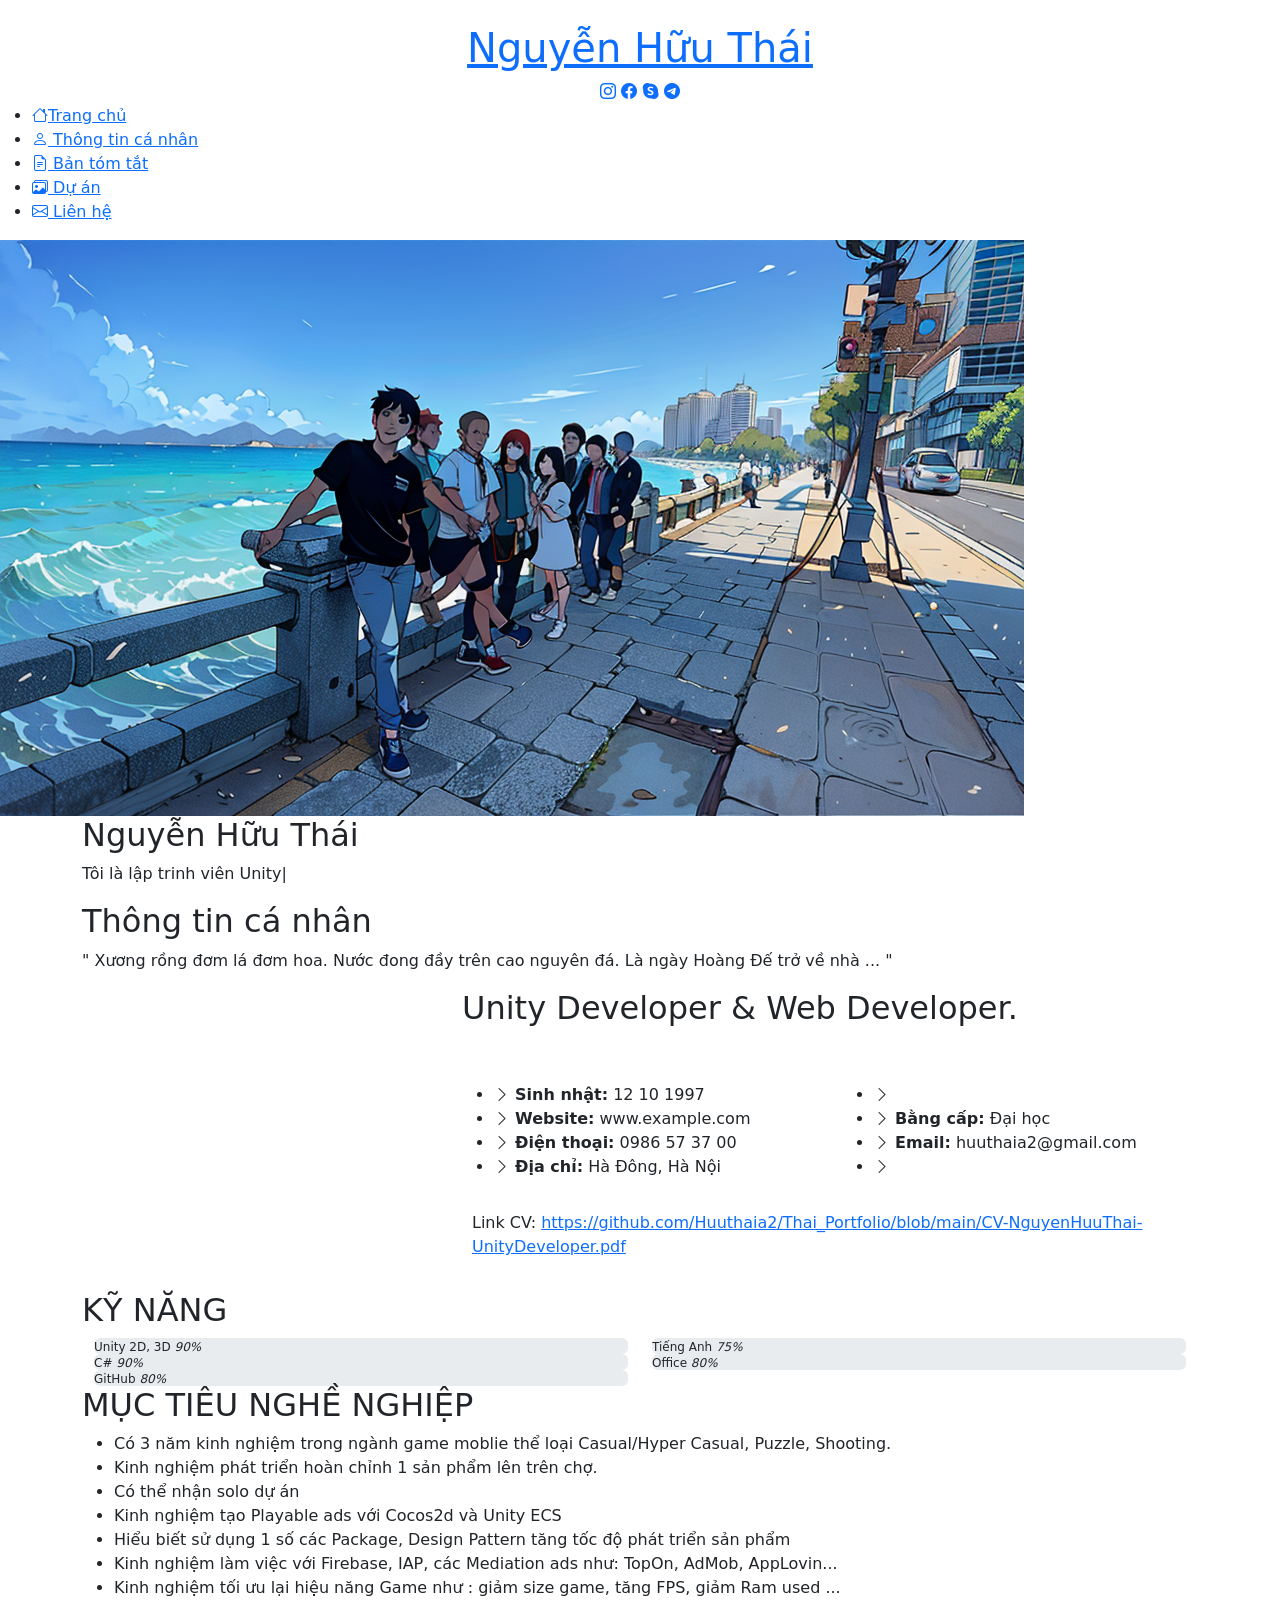
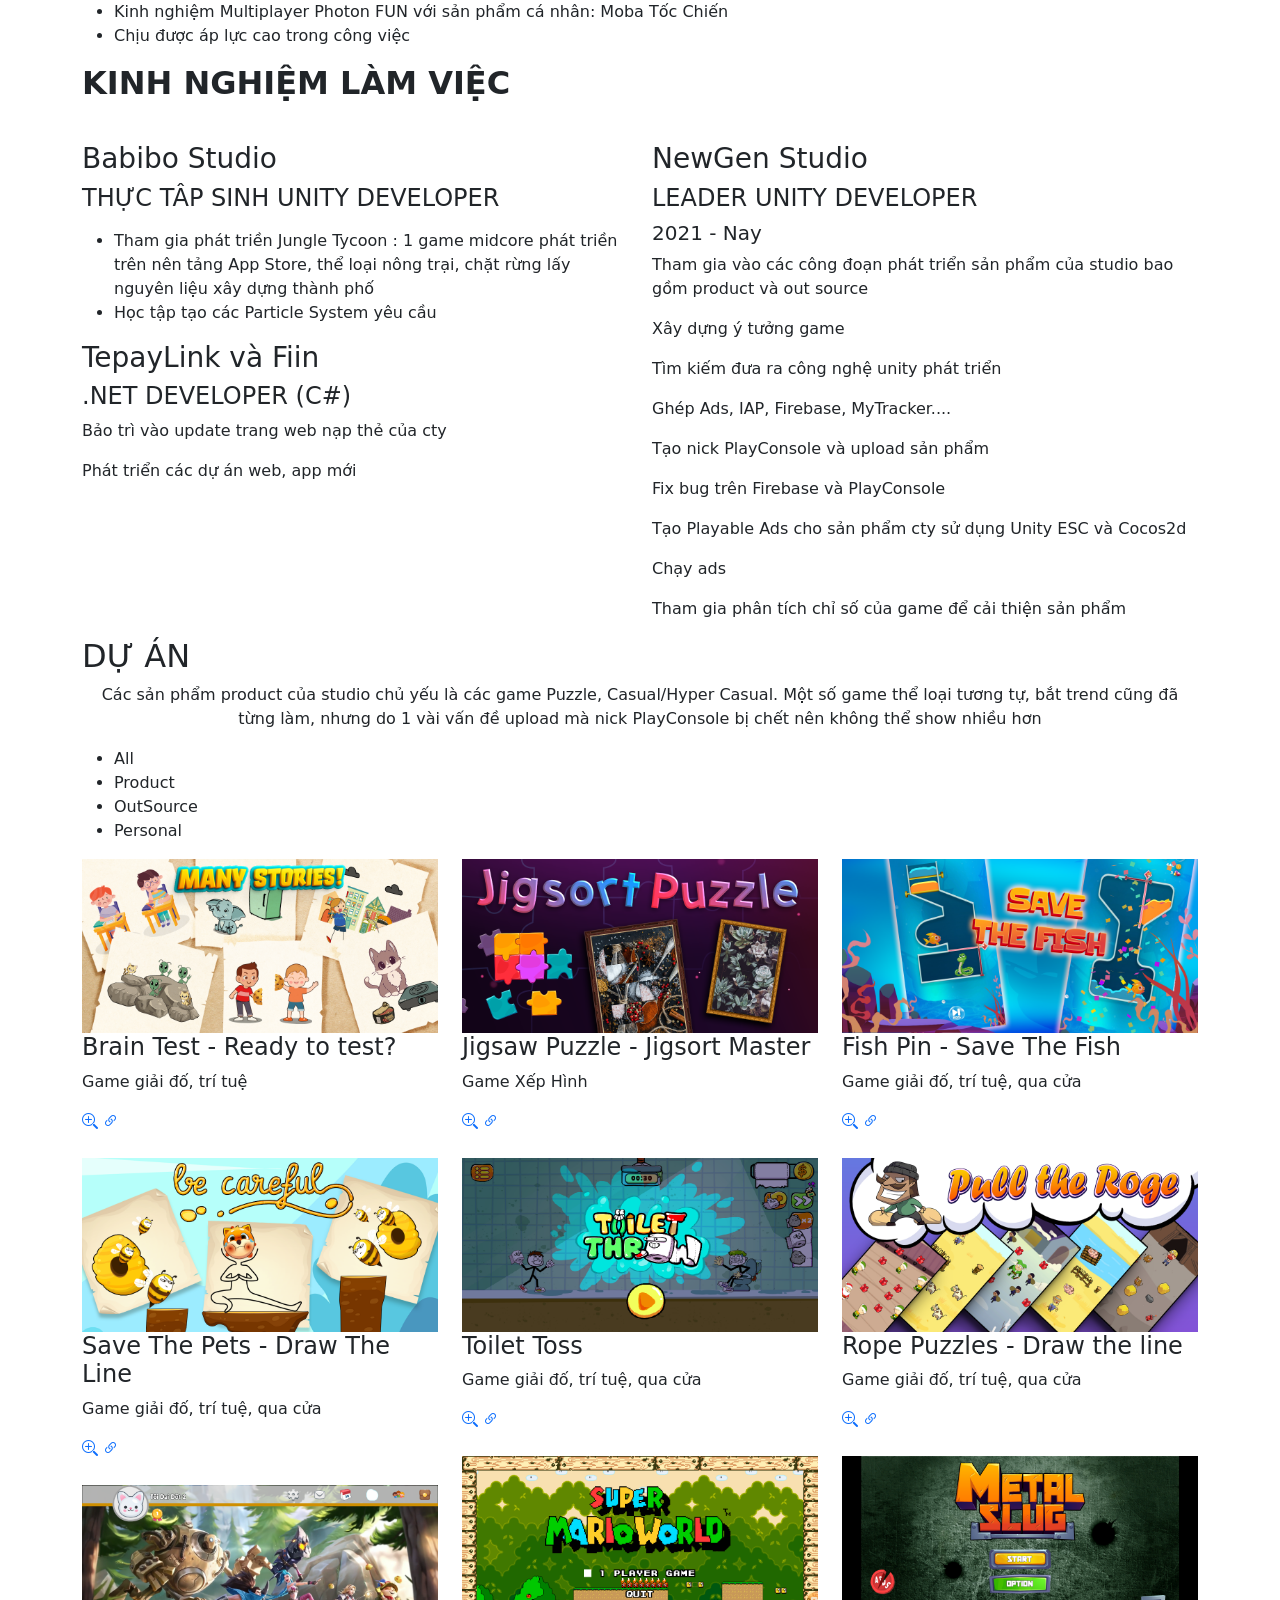
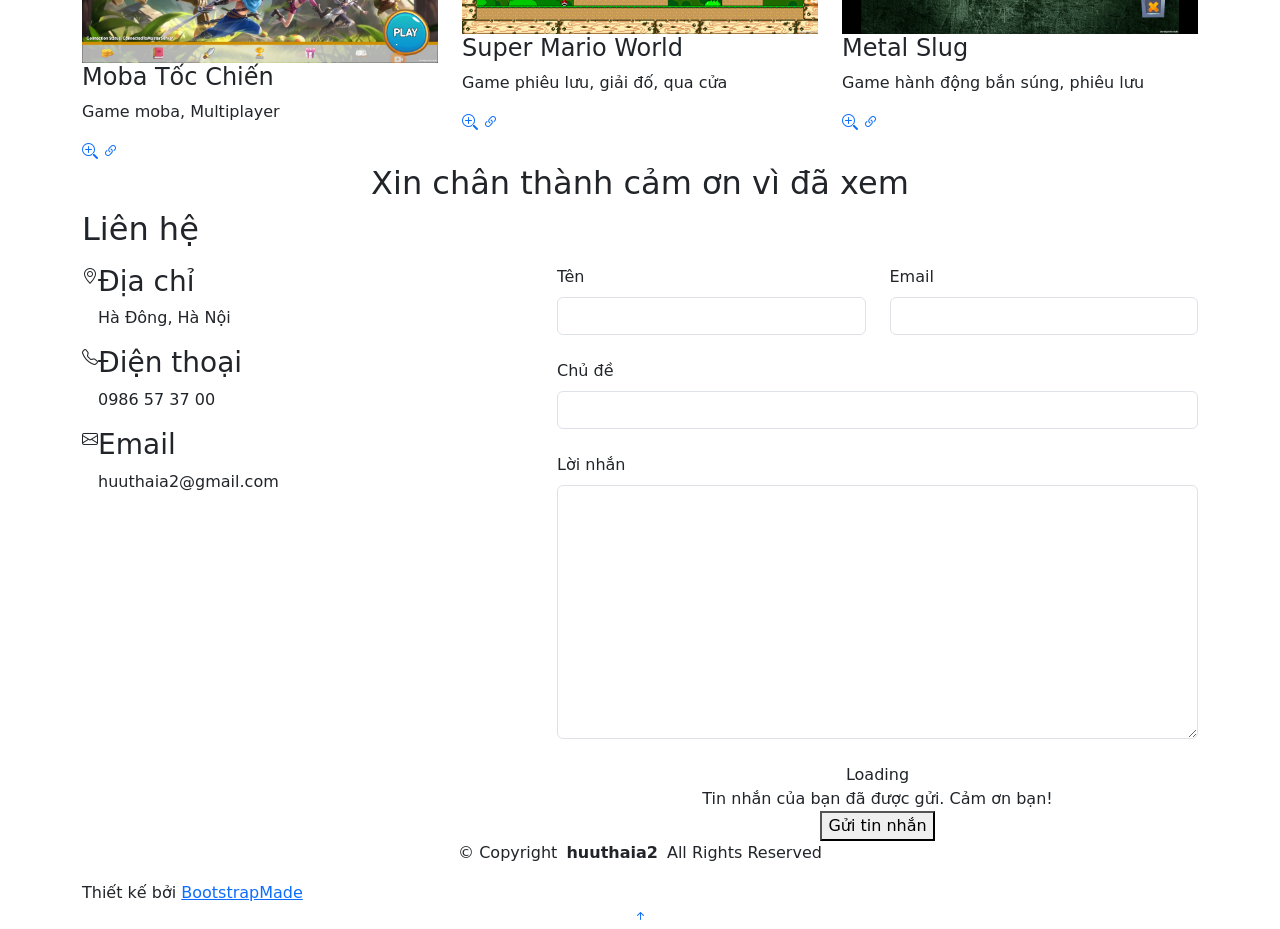
==== commit 61157060: "Update index.html" ====
--- a/index.html
+++ b/index.html
@@ -144,7 +144,7 @@
             </div>
             <p class="py-3" style="padding-left: 10px;">
               <!-- SỞ THÍCH : Xem phim, Chơi game giải trí và hít các drama trên MXH -->
-               Link CV: <span><a href="https://www.facebook.com/profile.php?id=100035828630085" class="facebook" target="_blank"> </a> </span>
+               Link CV: <span><a href="https://github.com/Huuthaia2/Thai_Portfolio/blob/main/CV-NguyenHuuThai-UnityDeveloper.pdf" class="facebook" target="_blank">https://github.com/Huuthaia2/Thai_Portfolio/blob/main/CV-NguyenHuuThai-UnityDeveloper.pdf </a> </span>
             </p>
           </div>
         </div>
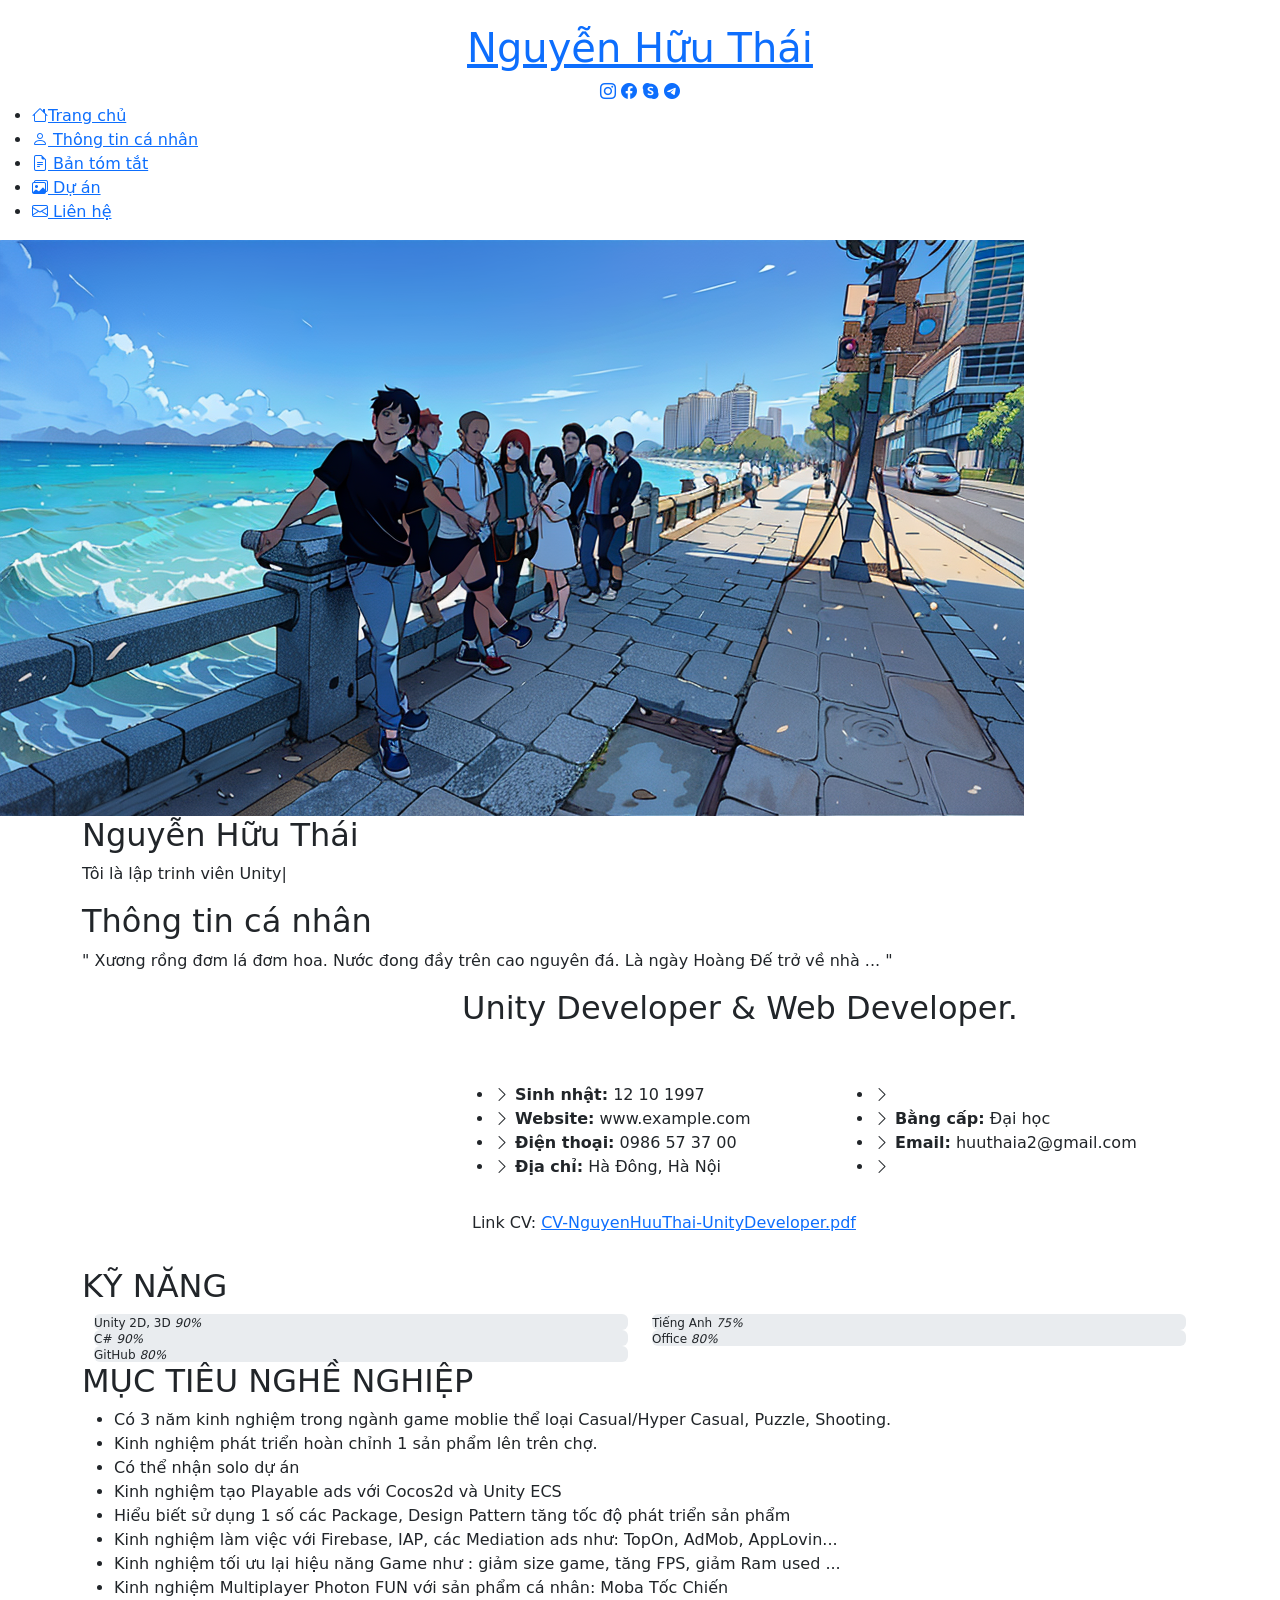
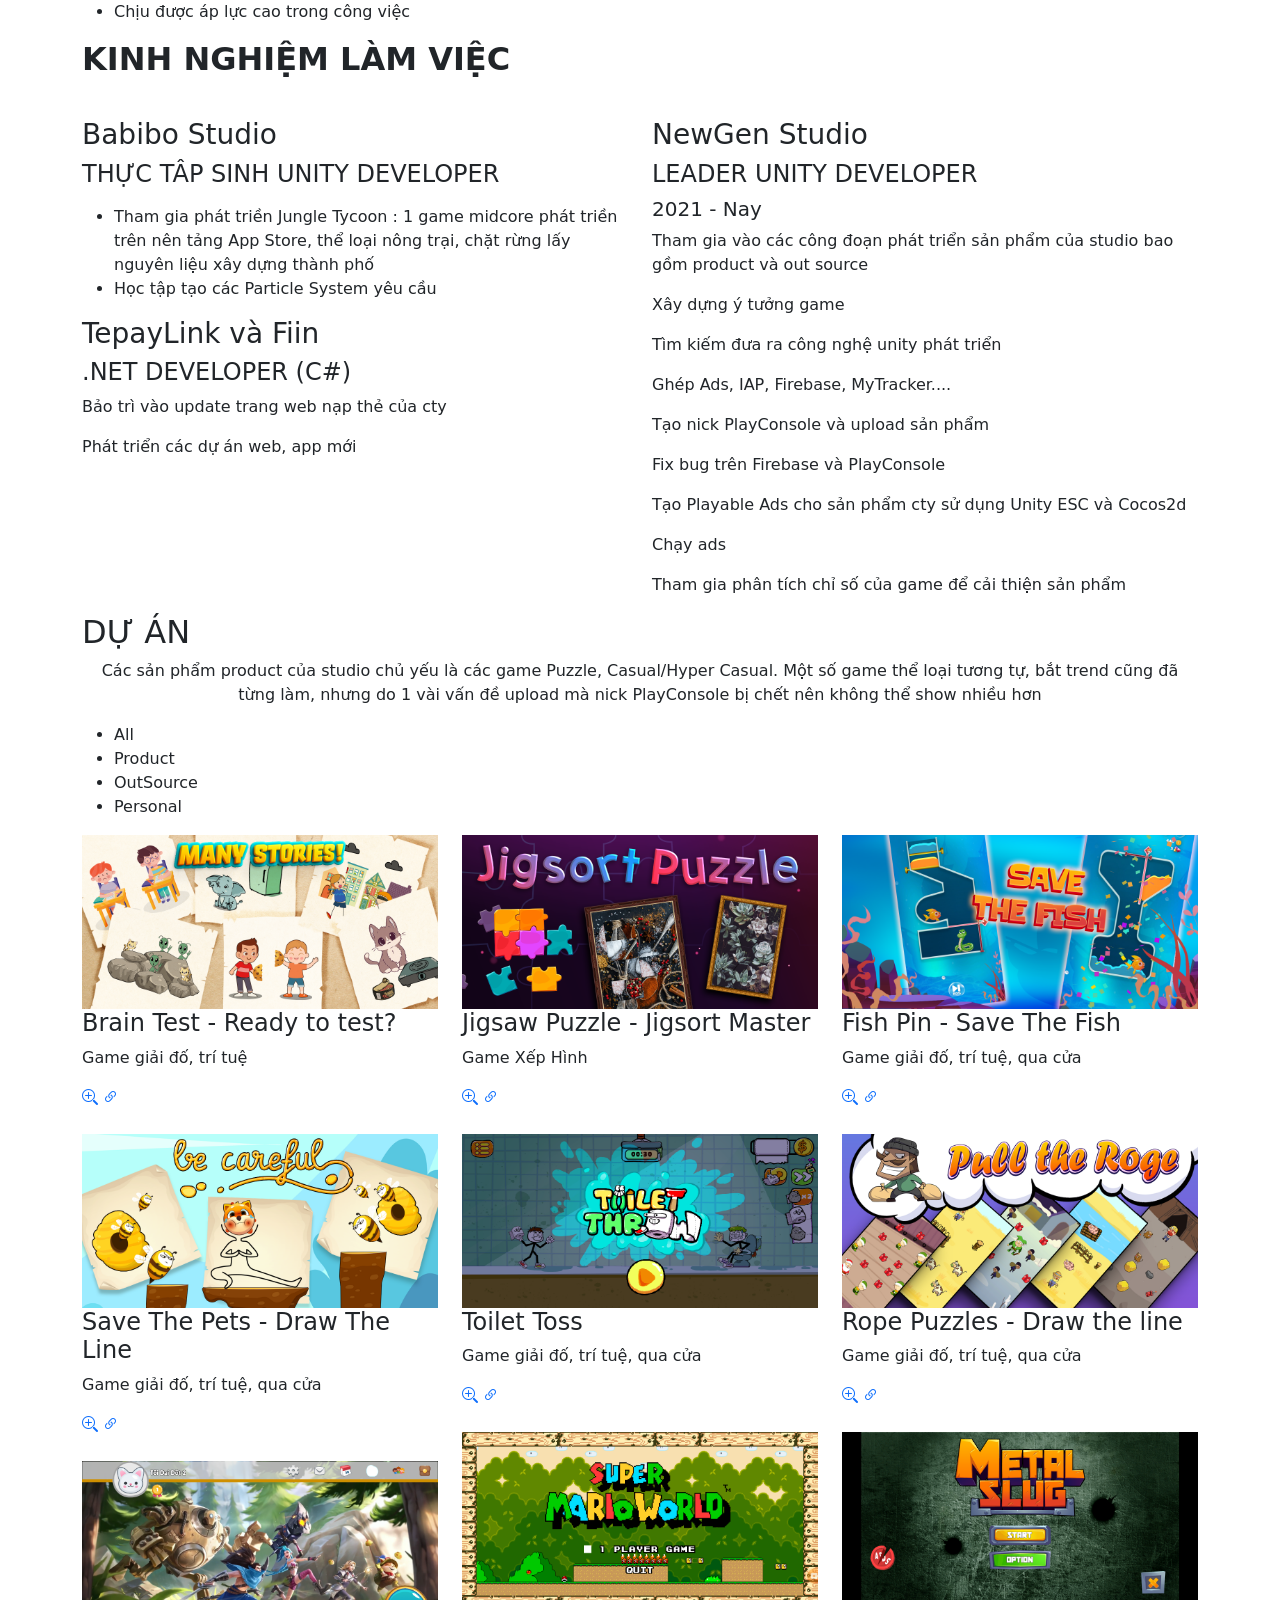
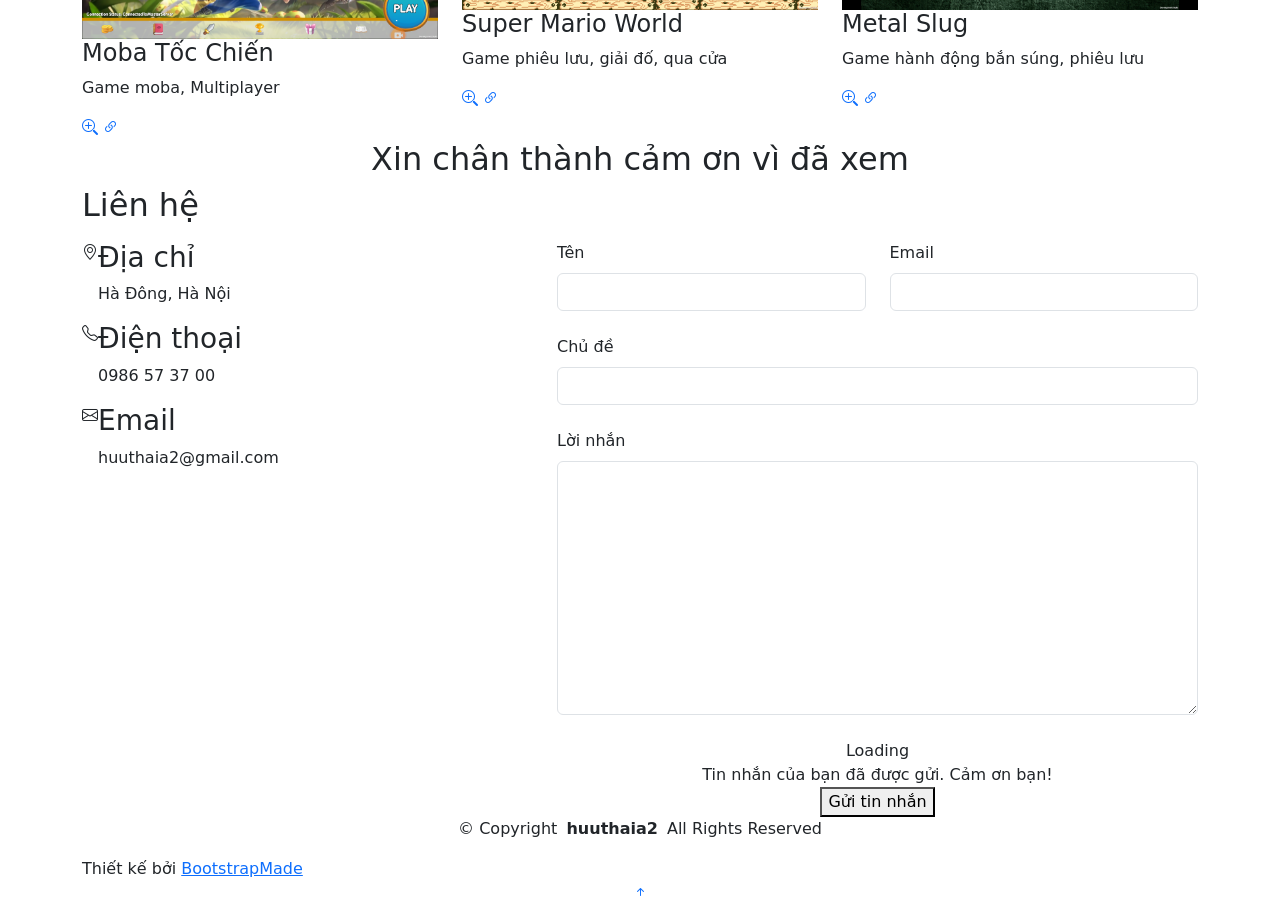
==== commit ed4e5dc4: "Update index.html" ====
--- a/index.html
+++ b/index.html
@@ -144,7 +144,7 @@
             </div>
             <p class="py-3" style="padding-left: 10px;">
               <!-- SỞ THÍCH : Xem phim, Chơi game giải trí và hít các drama trên MXH -->
-               Link CV: <span><a href="https://github.com/Huuthaia2/Thai_Portfolio/blob/main/CV-NguyenHuuThai-UnityDeveloper.pdf" class="facebook" target="_blank">https://github.com/Huuthaia2/Thai_Portfolio/blob/main/CV-NguyenHuuThai-UnityDeveloper.pdf </a> </span>
+               Link CV: <span><a href="https://huuthaia2.github.io/Thai_Portfolio/CV-NguyenHuuThai-UnityDeveloper.pdf" class="facebook" target="_blank">CV-NguyenHuuThai-UnityDeveloper.pdf </a> </span>
             </p>
           </div>
         </div>
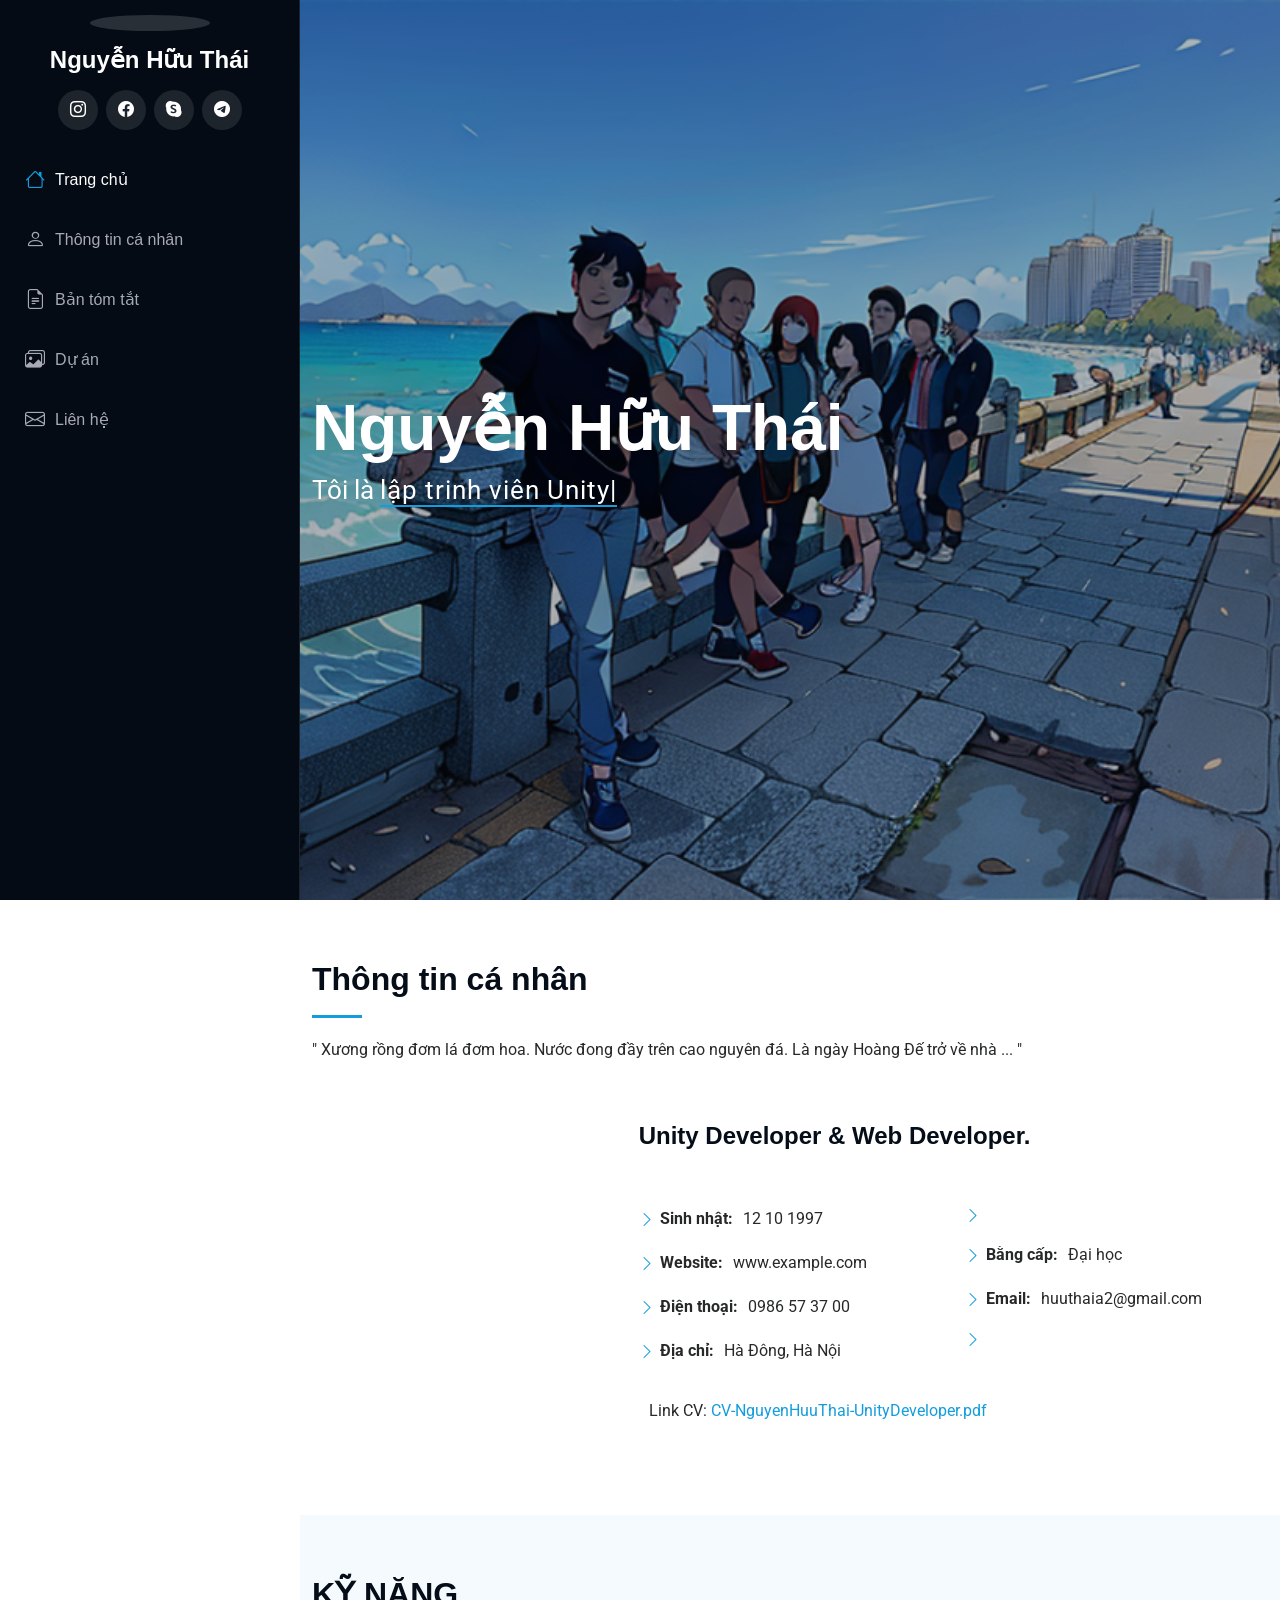
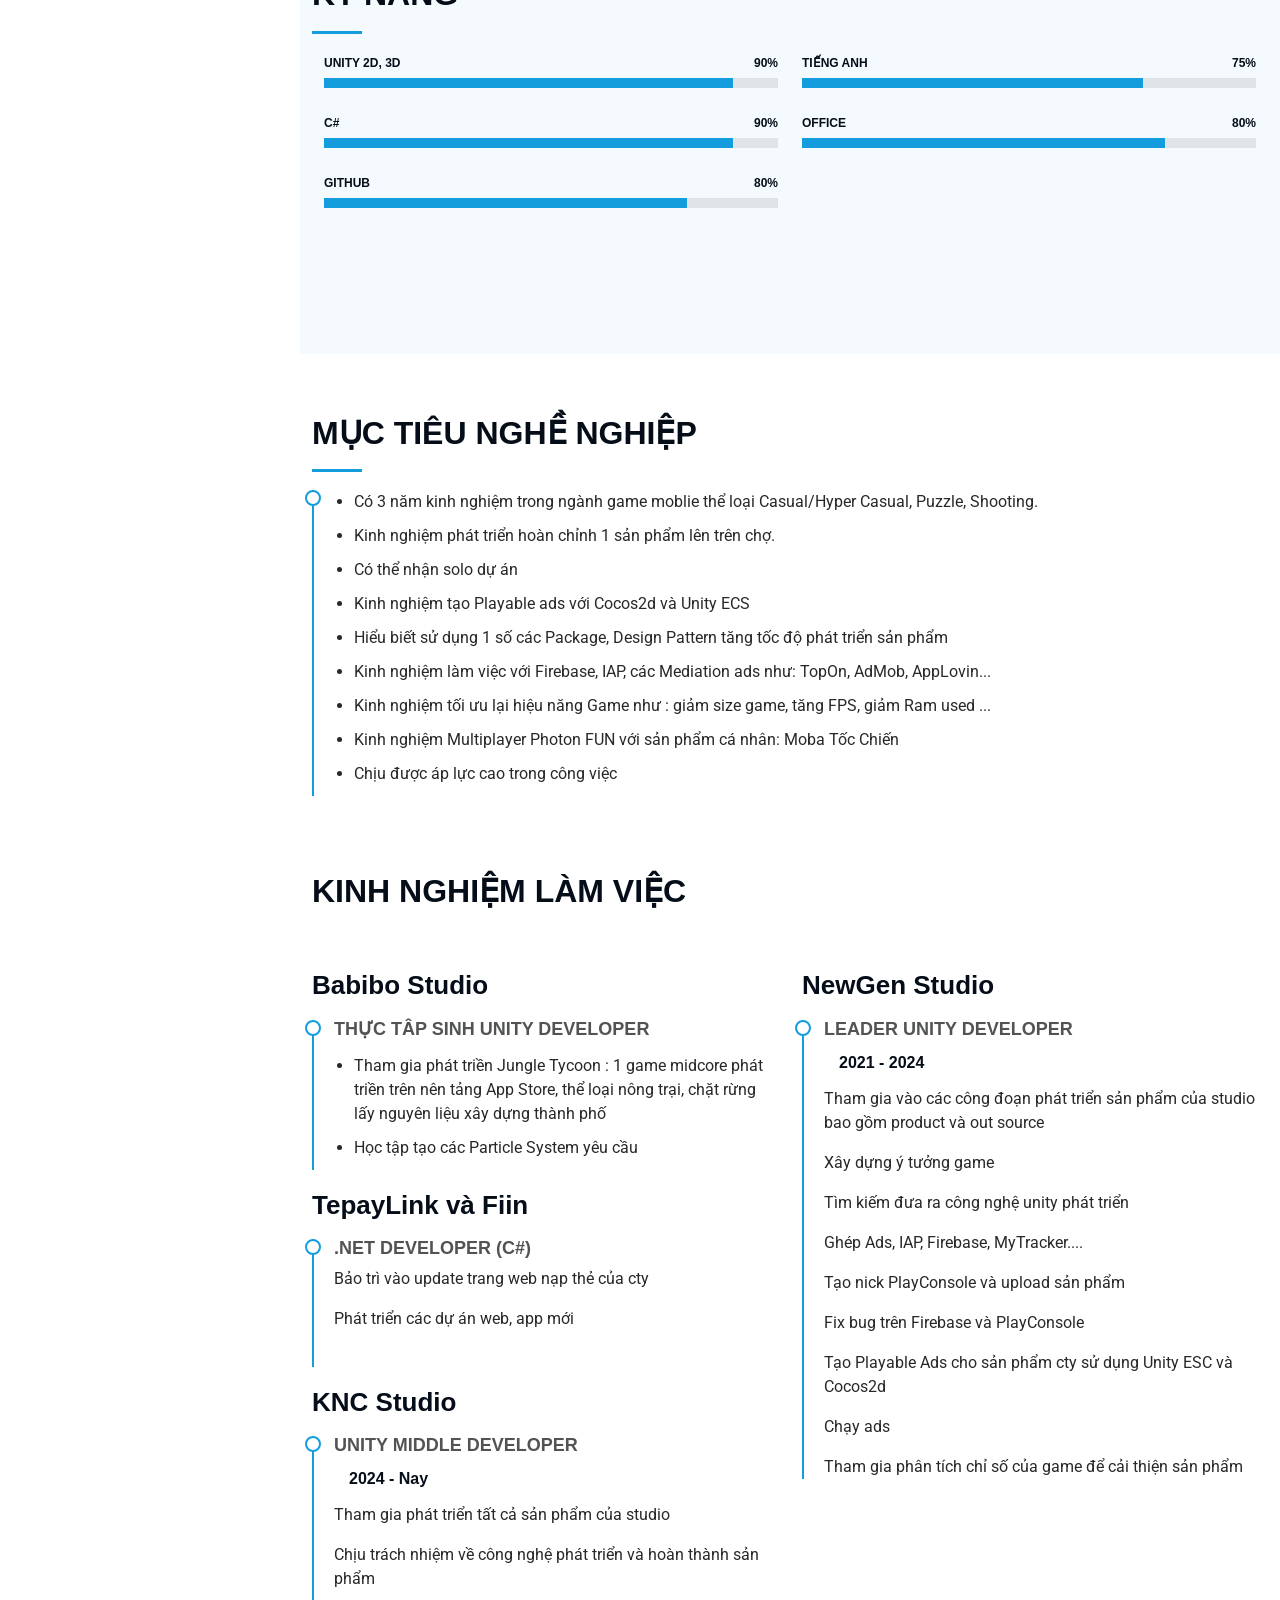
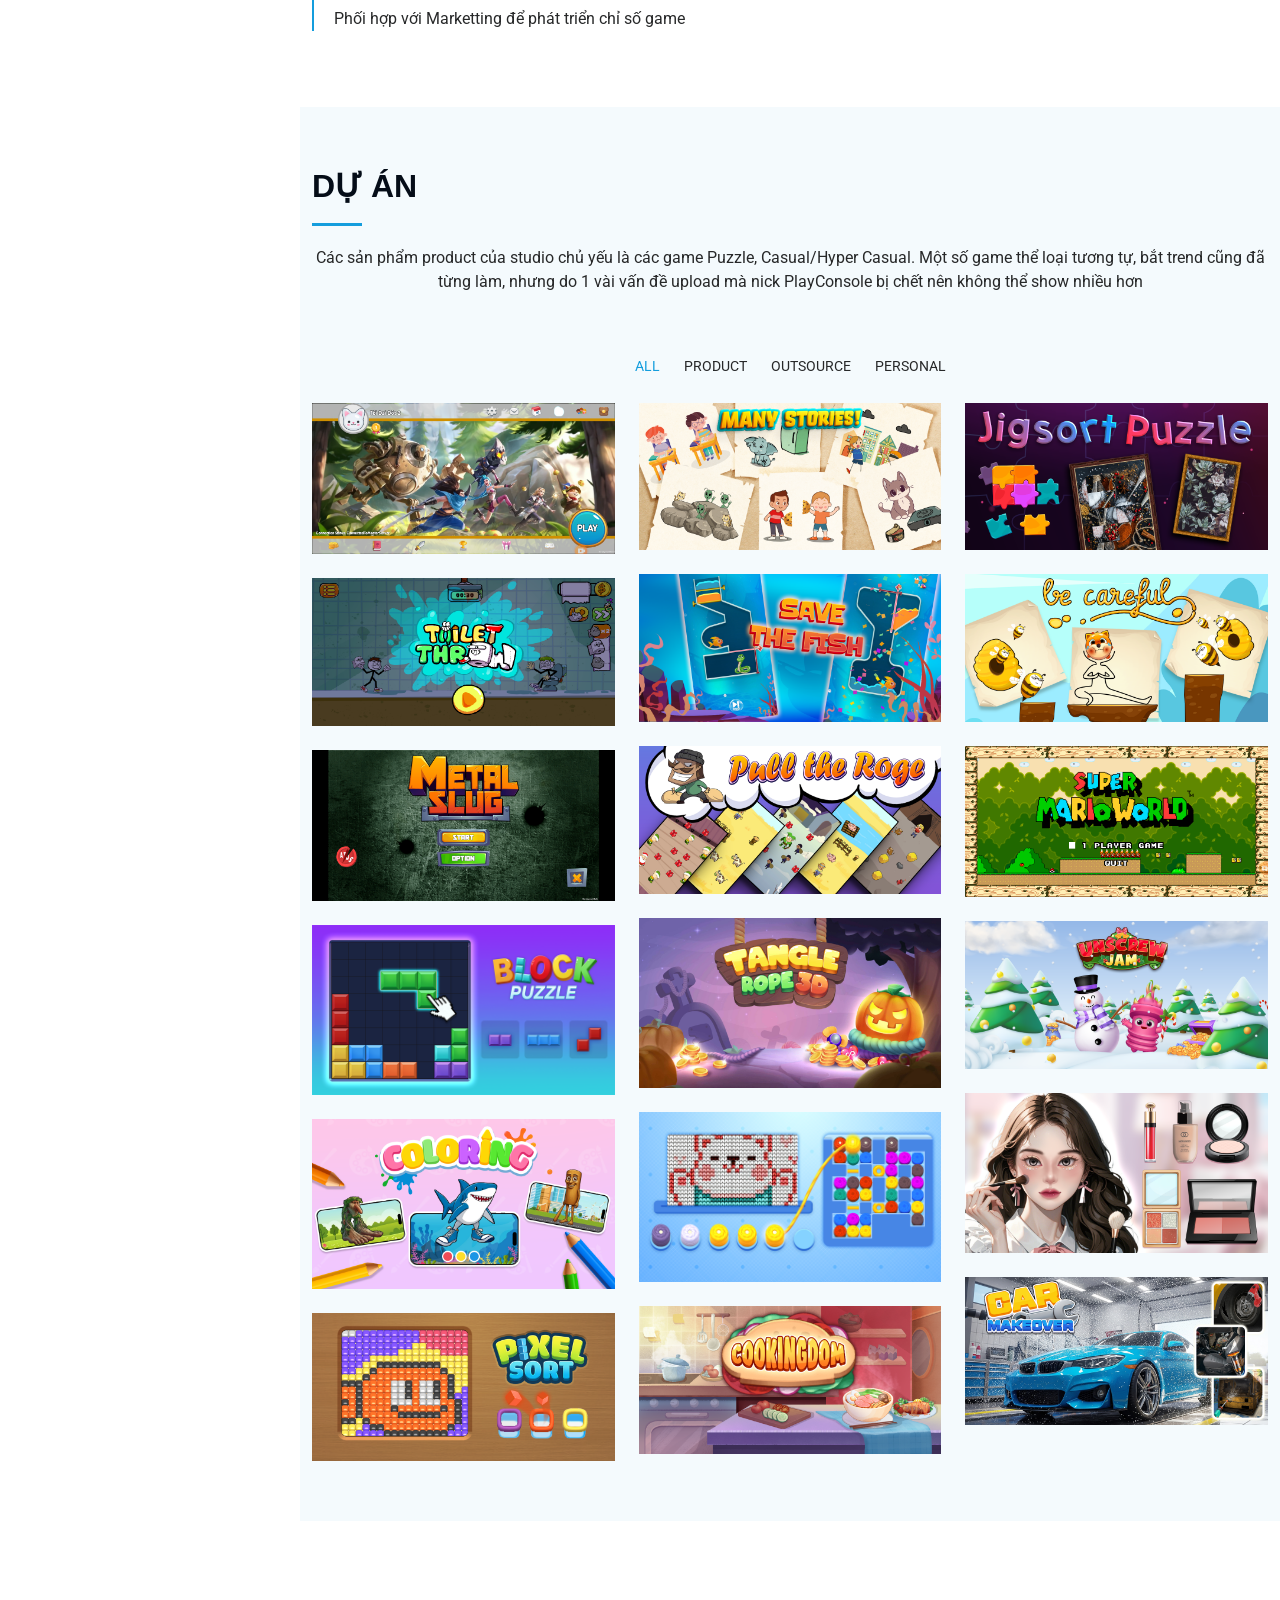
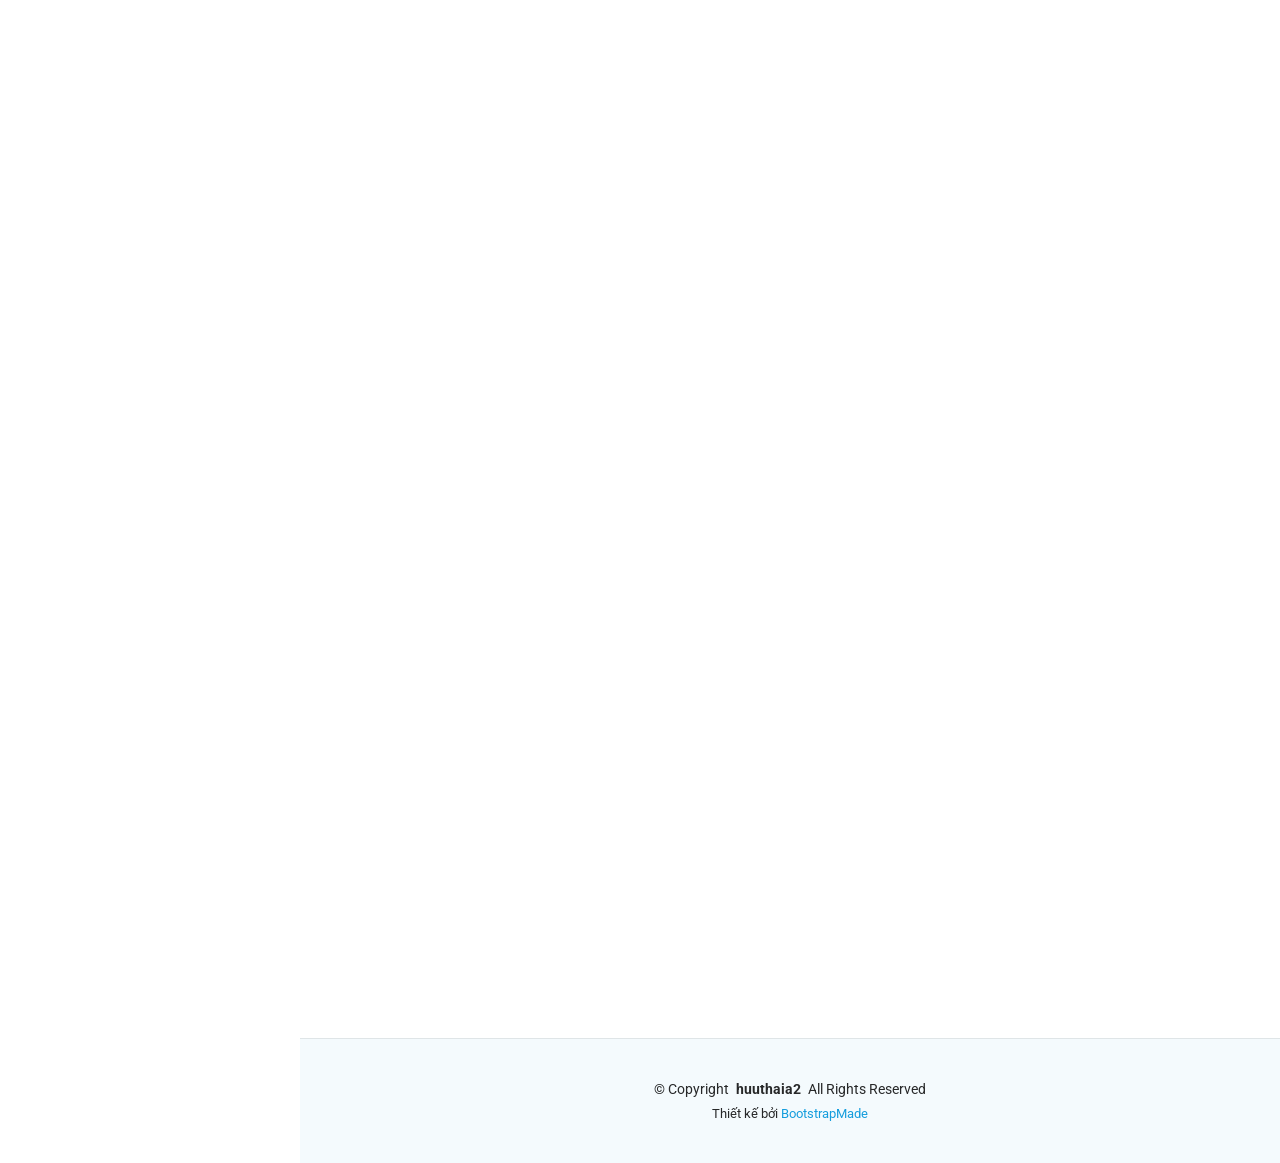
==== commit b3cf6882: "up" ====
--- a/index.html
+++ b/index.html
@@ -4,7 +4,7 @@
 <head>
   <meta charset="utf-8">
   <meta content="width=device-width, initial-scale=1.0" name="viewport">
-  <title>Index - iPortfolio Bootstrap Template</title>
+  <title>Nguyễn Hữu Thái Portfolio</title>
   <meta content="" name="description">
   <meta content="" name="keywords">
 
@@ -307,6 +307,14 @@
               <p>Bảo trì vào update trang web nạp thẻ của cty</p>
               <p>Phát triển các dự án web, app mới              </p>
             </div>
+            <h3 class="resume-title">KNC Studio</h3>
+            <div class="resume-item">
+              <h4>UNITY MIDDLE DEVELOPER</h4> 
+              <h5>2024 - Nay</h5>
+              <p>Tham gia phát triển tất cả sản phẩm của studio</p> 
+              <p>Chịu trách nhiệm về công nghệ phát triển và hoàn thành sản phẩm</p> 
+              <p>Phối hợp với Marketting để phát triển chỉ số game</p> 
+            </div>
             <!-- Edn Resume Item -->
 
             <!-- <div class="resume-item">
@@ -323,7 +331,7 @@
             <h3 class="resume-title">NewGen Studio</h3>
             <div class="resume-item">
               <h4>LEADER UNITY DEVELOPER</h4> 
-              <h5>2021 - Nay</h5>
+              <h5>2021 - 2024</h5>
               <p>Tham gia vào các công đoạn phát triển sản phẩm của studio bao gồm product và out
                 source </p>
               <p>Xây dựng ý tưởng game</p>
@@ -392,7 +400,19 @@
           </ul><!-- End Portfolio Filters -->
 
           <div class="row gy-4 isotope-container" data-aos="fade-up" data-aos-delay="200">
-
+            
+            <div class="col-lg-4 col-md-6 portfolio-item isotope-item filter-personal">
+              <div class="portfolio-content h-100">
+                <img src="assets/img/duan/9/0.png" class="img-fluid" alt="">
+                <div class="portfolio-info">
+                  <h4>Moba Tốc Chiến
+                  </h4>
+                  <p>Game moba, Multiplayer</p>
+                  <a href="assets/img/duan/9/0.png" title="Moba Tốc Chiến" data-gallery="portfolio-gallery-product" class="glightbox preview-link"><i class="bi bi-zoom-in"></i></a>
+                  <a href="portfolio-details.html?id=9&url=com.gen.puzzle.savethedoge&name=Moba Tốc Chiến&type=Game moba, Multiplayer" title="More Details" class="details-link"><i class="bi bi-link-45deg"></i></a>
+                </div>
+              </div>
+            </div>  
             <div class="col-lg-4 col-md-6 portfolio-item isotope-item filter-product">
               <div class="portfolio-content h-100">
                 <img src="assets/img/duan/1/0.png" class="img-fluid" alt="">
@@ -494,18 +514,127 @@
                 </div>
               </div>
             </div> 
-            <div class="col-lg-4 col-md-6 portfolio-item isotope-item filter-personal">
-              <div class="portfolio-content h-100">
-                <img src="assets/img/duan/9/0.png" class="img-fluid" alt="">
-                <div class="portfolio-info">
-                  <h4>Moba Tốc Chiến
-                  </h4>
-                  <p>Game moba, Multiplayer</p>
-                  <a href="assets/img/duan/9/0.png" title="Moba Tốc Chiến" data-gallery="portfolio-gallery-product" class="glightbox preview-link"><i class="bi bi-zoom-in"></i></a>
-                  <a href="portfolio-details.html?id=9&url=com.gen.puzzle.savethedoge&name=Moba Tốc Chiến&type=Game moba, Multiplayer" title="More Details" class="details-link"><i class="bi bi-link-45deg"></i></a>
-                </div>
-              </div>
-            </div>  
+            <div class="col-lg-4 col-md-6 portfolio-item isotope-item filter-outsource">
+              <div class="portfolio-content h-100">
+                <img src="assets/img/duan/10/0.png" class="img-fluid" alt="">
+                <div class="portfolio-info">
+                  <h4>Tangle Rope 3D : Knot Twisted
+                  </h4>
+                  <p>Game giải đố</p>
+                  <a href="assets/img/duan/10/0.png" title="Tangle Rope 3D : Knot Twisted" data-gallery="portfolio-gallery-product" class="glightbox preview-link"><i class="bi bi-zoom-in"></i></a>
+                  <a href="portfolio-details.html?id=10&url=com.kncgame.twisted.tangle3d.ropes.knot&name=Tangle Rope 3D : Knot Twisted&type=Game phiêu lưu, giải đố, qua cử" title="More Details" class="details-link"><i class="bi bi-link-45deg"></i></a>
+                </div>
+              </div>
+            </div> 
+
+            
+            <div class="col-lg-4 col-md-6 portfolio-item isotope-item filter-outsource">
+              <div class="portfolio-content h-100">
+                <img src="assets/img/duan/11/0.png" class="img-fluid" alt="">
+                <div class="portfolio-info">
+                  <h4>Chuyên Gia Vít:Vặn Vít Giải Đố
+                  </h4>
+                  <p>Game giải đố</p>
+                  <a href="assets/img/duan/11/0.png" title="Chuyên Gia Vít:Vặn Vít Giải Đố" data-gallery="portfolio-gallery-product" class="glightbox preview-link"><i class="bi bi-zoom-in"></i></a>
+                  <a href="portfolio-details.html?id=11&url=com.knc.unscrew.jam.color&name=Chuyên Gia Vít:Vặn Vít Giải Đốd&type=Game giải đố" title="More Details" class="details-link"><i class="bi bi-link-45deg"></i></a>
+                </div>
+              </div>
+            </div> 
+            <div class="col-lg-4 col-md-6 portfolio-item isotope-item filter-outsource">
+              <div class="portfolio-content h-100">
+                <img src="assets/img/duan/12/0.png" class="img-fluid" alt="">
+                <div class="portfolio-info">
+                  <h4>Xếp Gạch: Giải Đố Khối Hình
+                  </h4>
+                  <p>Game giải đố</p>
+                  <a href="assets/img/duan/12/0.png" title="Xếp Gạch: Giải Đố Khối Hình" data-gallery="portfolio-gallery-product" class="glightbox preview-link"><i class="bi bi-zoom-in"></i></a>
+                  <a href="portfolio-details.html?id=12&url=com.knc.game.block.blast.color&name=Xếp Gạch: Giải Đố Khối Hìnhd&type=Game giải đố" title="More Details" class="details-link"><i class="bi bi-link-45deg"></i></a>
+                </div>
+              </div>
+            </div> 
+
+
+            <div class="col-lg-4 col-md-6 portfolio-item isotope-item filter-outsource">
+              <div class="portfolio-content h-100">
+                <img src="assets/img/duan/13/0.png" class="img-fluid" alt="">
+                <div class="portfolio-info">
+                  <h4>Salon Trang Điểm Công Chúa
+                  </h4>
+                  <p>Game giải đố</p>
+                  <a href="assets/img/duan/13/0.png" title="Salon Trang Điểm Công Chúa" data-gallery="portfolio-gallery-product" class="glightbox preview-link"><i class="bi bi-zoom-in"></i></a>
+                  <a href="portfolio-details.html?id=13&url=com.knc.makeup.beauty&name=Salon Trang Điểm Công Chúad&type=Game giải đố" title="More Details" class="details-link"><i class="bi bi-link-45deg"></i></a>
+                </div>
+              </div>
+            </div> 
+
+
+            <div class="col-lg-4 col-md-6 portfolio-item isotope-item filter-outsource">
+              <div class="portfolio-content h-100">
+                <img src="assets/img/duan/14/0.png" class="img-fluid" alt="">
+                <div class="portfolio-info">
+                  <h4>Thread Jam: Rope Puzzle 3D
+                  </h4>
+                  <p>Game giải đố</p>
+                  <a href="assets/img/duan/14/0.png" title="Thread Jam: Rope Puzzle 3D" data-gallery="portfolio-gallery-product" class="glightbox preview-link"><i class="bi bi-zoom-in"></i></a>
+                  <a href="portfolio-details.html?id=14&url=com.knc.thread.sort.color&name=Thread Jam: Rope Puzzle 3D&type=Game giải đố" title="More Details" class="details-link"><i class="bi bi-link-45deg"></i></a>
+                </div>
+              </div>
+            </div> 
+
+
+            <div class="col-lg-4 col-md-6 portfolio-item isotope-item filter-outsource">
+              <div class="portfolio-content h-100">
+                <img src="assets/img/duan/15/0.png" class="img-fluid" alt="">
+                <div class="portfolio-info">
+                  <h4>Brainrot - Quái vật Vui nhộn
+                  </h4>
+                  <p>Game giải đố</p>
+                  <a href="assets/img/duan/15/0.png" title="Brainrot - Quái vật Vui nhộn" data-gallery="portfolio-gallery-product" class="glightbox preview-link"><i class="bi bi-zoom-in"></i></a>
+                  <a href="portfolio-details.html?id=15&url=com.kncgame.coloring.artist&name=Brainrot - Quái vật Vui nhộnd&type=Game giải đố" title="More Details" class="details-link"><i class="bi bi-link-45deg"></i></a>
+                </div>
+              </div>
+            </div> 
+
+
+            <div class="col-lg-4 col-md-6 portfolio-item isotope-item filter-outsource">
+              <div class="portfolio-content h-100">
+                <img src="assets/img/duan/16/0.png" class="img-fluid" alt="">
+                <div class="portfolio-info">
+                  <h4>Phục Hồi Xe Cũ ASMR Game
+                  </h4>
+                  <p>Game giải đố</p>
+                  <a href="assets/img/duan/16/0.png" title="Phục Hồi Xe Cũ ASMR Game" data-gallery="portfolio-gallery-product" class="glightbox preview-link"><i class="bi bi-zoom-in"></i></a>
+                  <a href="portfolio-details.html?id=16&url=com.kncgame.car.makeover.custom.asmr&name=Phục Hồi Xe Cũ ASMR Gamed&type=Game giải đố" title="More Details" class="details-link"><i class="bi bi-link-45deg"></i></a>
+                </div>
+              </div>
+            </div> 
+
+
+            <div class="col-lg-4 col-md-6 portfolio-item isotope-item filter-outsource">
+              <div class="portfolio-content h-100">
+                <img src="assets/img/duan/17/0.png" class="img-fluid" alt="">
+                <div class="portfolio-info">
+                  <h4>Cookingdom - Nấu Cả Thế Giới
+                  </h4>
+                  <p>Game giải đố</p>
+                  <a href="assets/img/duan/17/0.png" title="Cookingdom - Nấu Cả Thế Giới" data-gallery="portfolio-gallery-product" class="glightbox preview-link"><i class="bi bi-zoom-in"></i></a>
+                  <a href="portfolio-details.html?id=17&url=com.knc.unscrew.jam.color&name=Cookingdom - Nấu Cả Thế Giớid&type=Game giải đố" title="More Details" class="details-link"><i class="bi bi-link-45deg"></i></a>
+                </div>
+              </div>
+            </div> 
+
+            <div class="col-lg-4 col-md-6 portfolio-item isotope-item filter-outsource">
+              <div class="portfolio-content h-100">
+                <img src="assets/img/duan/18/0.png" class="img-fluid" alt="">
+                <div class="portfolio-info">
+                  <h4>Pixel Sort: Trò Chơi Sắp Xếp
+                  </h4>
+                  <p>Game giải đố</p>
+                  <a href="assets/img/duan/18/0.png" title="Pixel Sort: Trò Chơi Sắp Xếp" data-gallery="portfolio-gallery-product" class="glightbox preview-link"><i class="bi bi-zoom-in"></i></a>
+                  <a href="portfolio-details.html?id=18&url=com.knc.unscrew.jam.color&name=Pixel Sort: Trò Chơi Sắp Xếpd&type=Game giải đố" title="More Details" class="details-link"><i class="bi bi-link-45deg"></i></a>
+                </div>
+              </div>
+            </div> 
 
           </div><!-- End Portfolio Container -->
 
--- a/assets/css/main.css
+++ b/assets/css/main.css
@@ -1272,4 +1272,24 @@
 --------------------------------------------------------------*/
 .starter-section {
   /* Add your styles here */
+}
+
+/* Đảm bảo ảnh trong slider cùng kích thước, ưu tiên ảnh ngang */
+#ListDuAn .swiper-slide img {
+  width: 100%;
+  height: 350px;
+  object-fit: contain;
+  object-position: center;
+  background: #fff;
+  border-radius: 12px;
+  display: block;
+}
+#ListDuAn .swiper-slide video {
+  width: 100%;
+  height: 350px;
+  object-fit: contain;
+  object-position: center;
+  background: #fff;
+  border-radius: 12px;
+  display: block;
 }
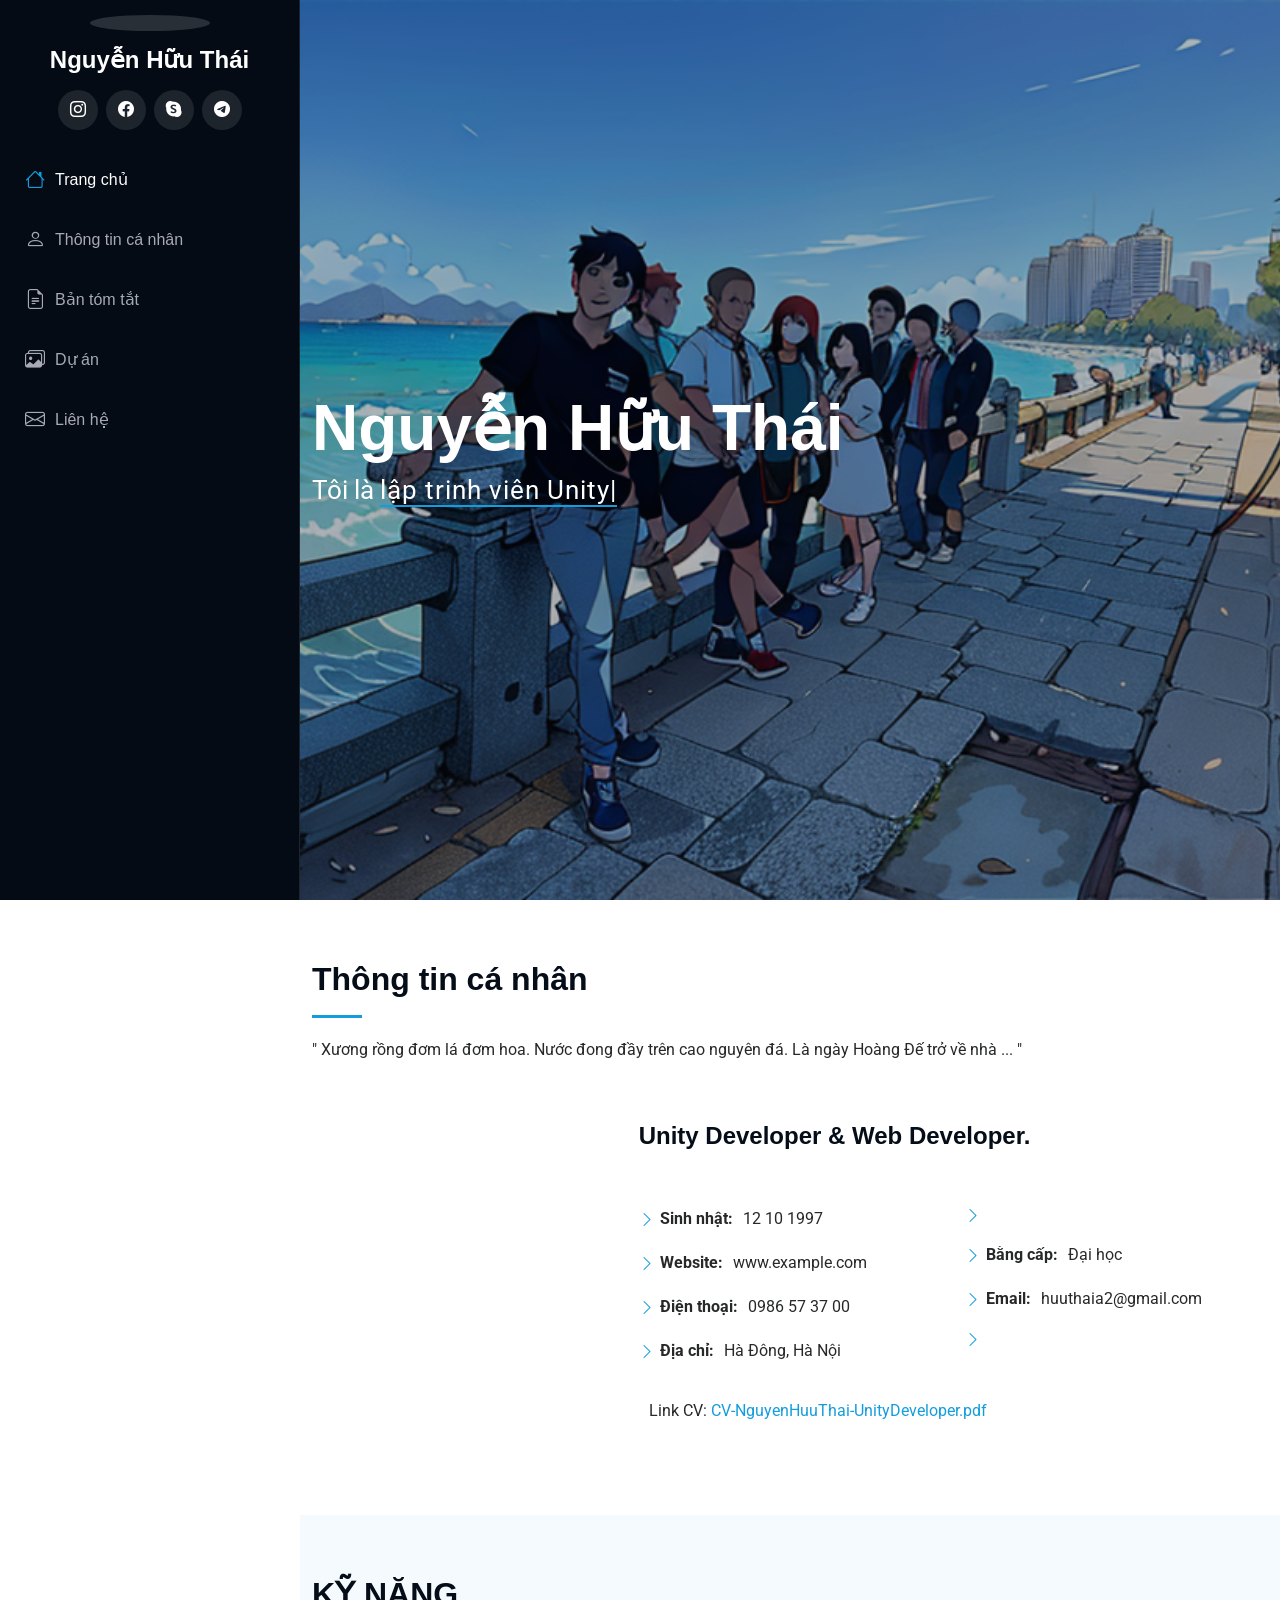
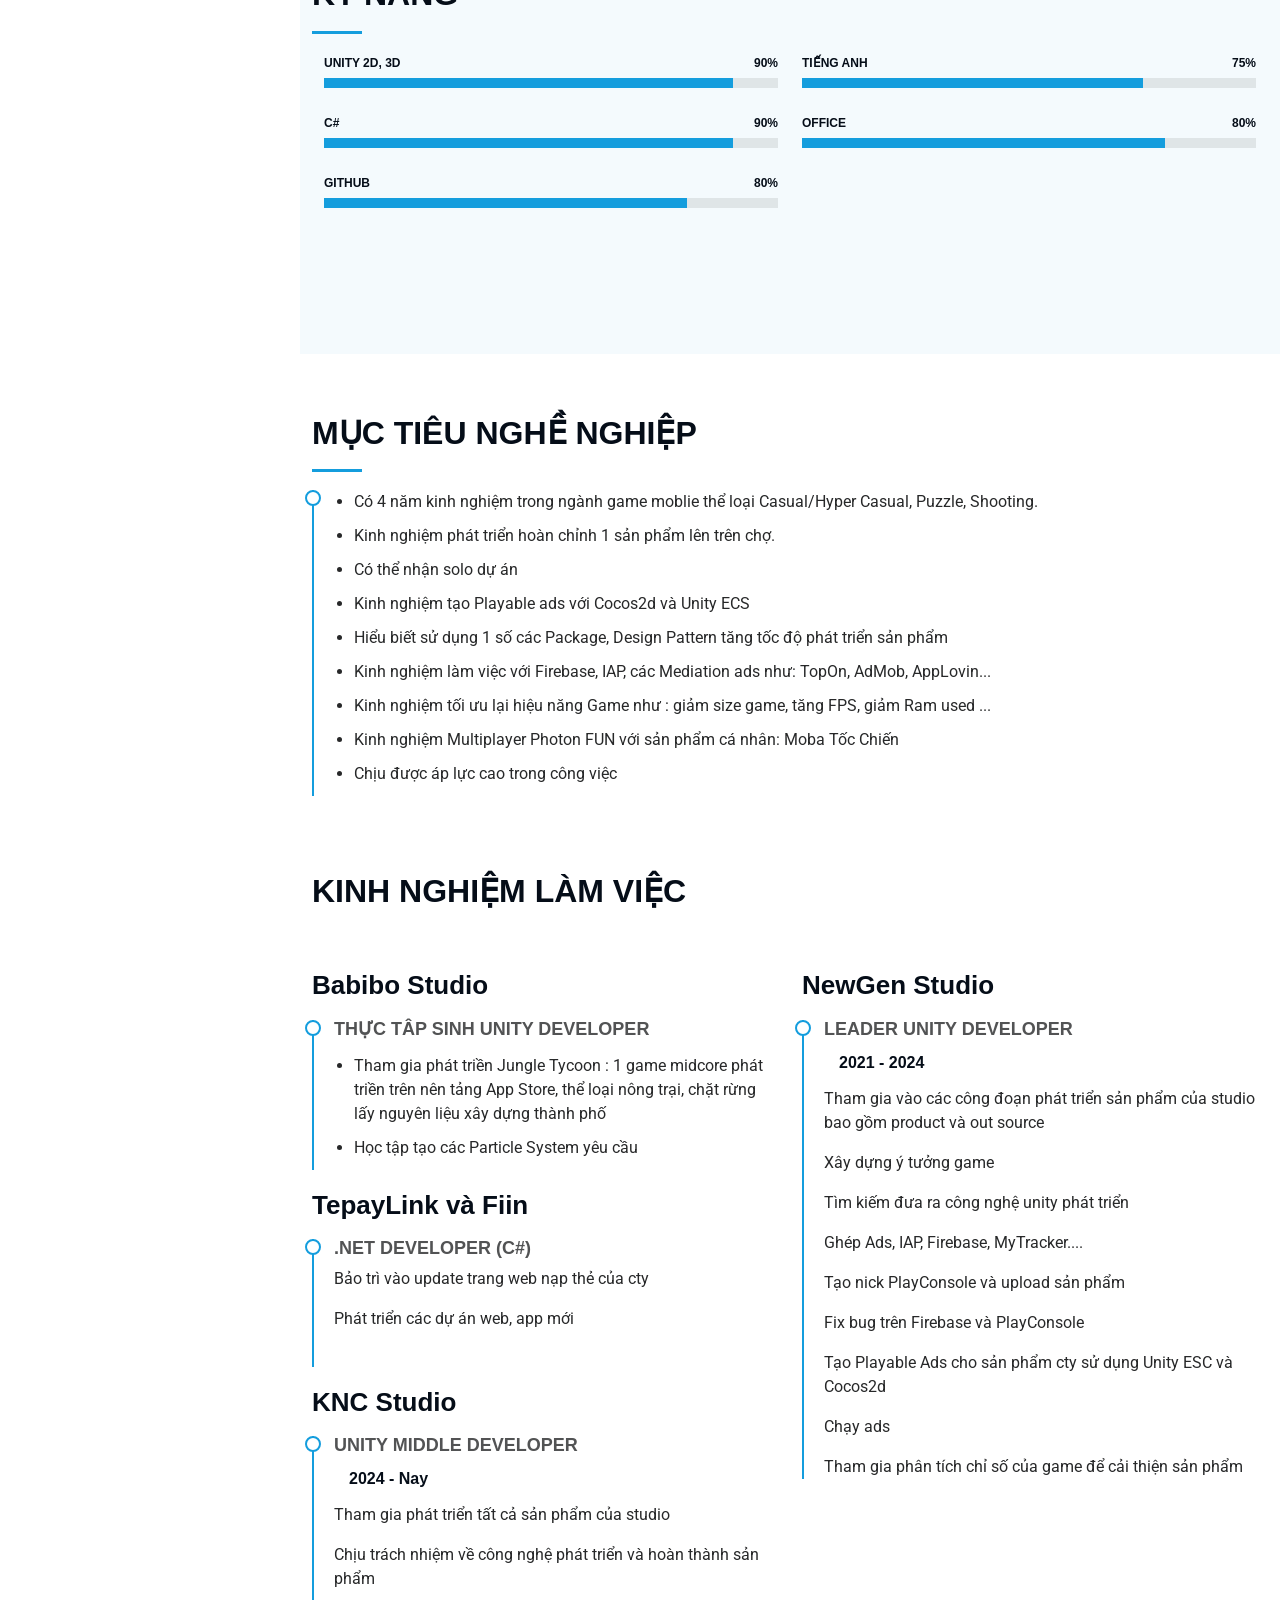
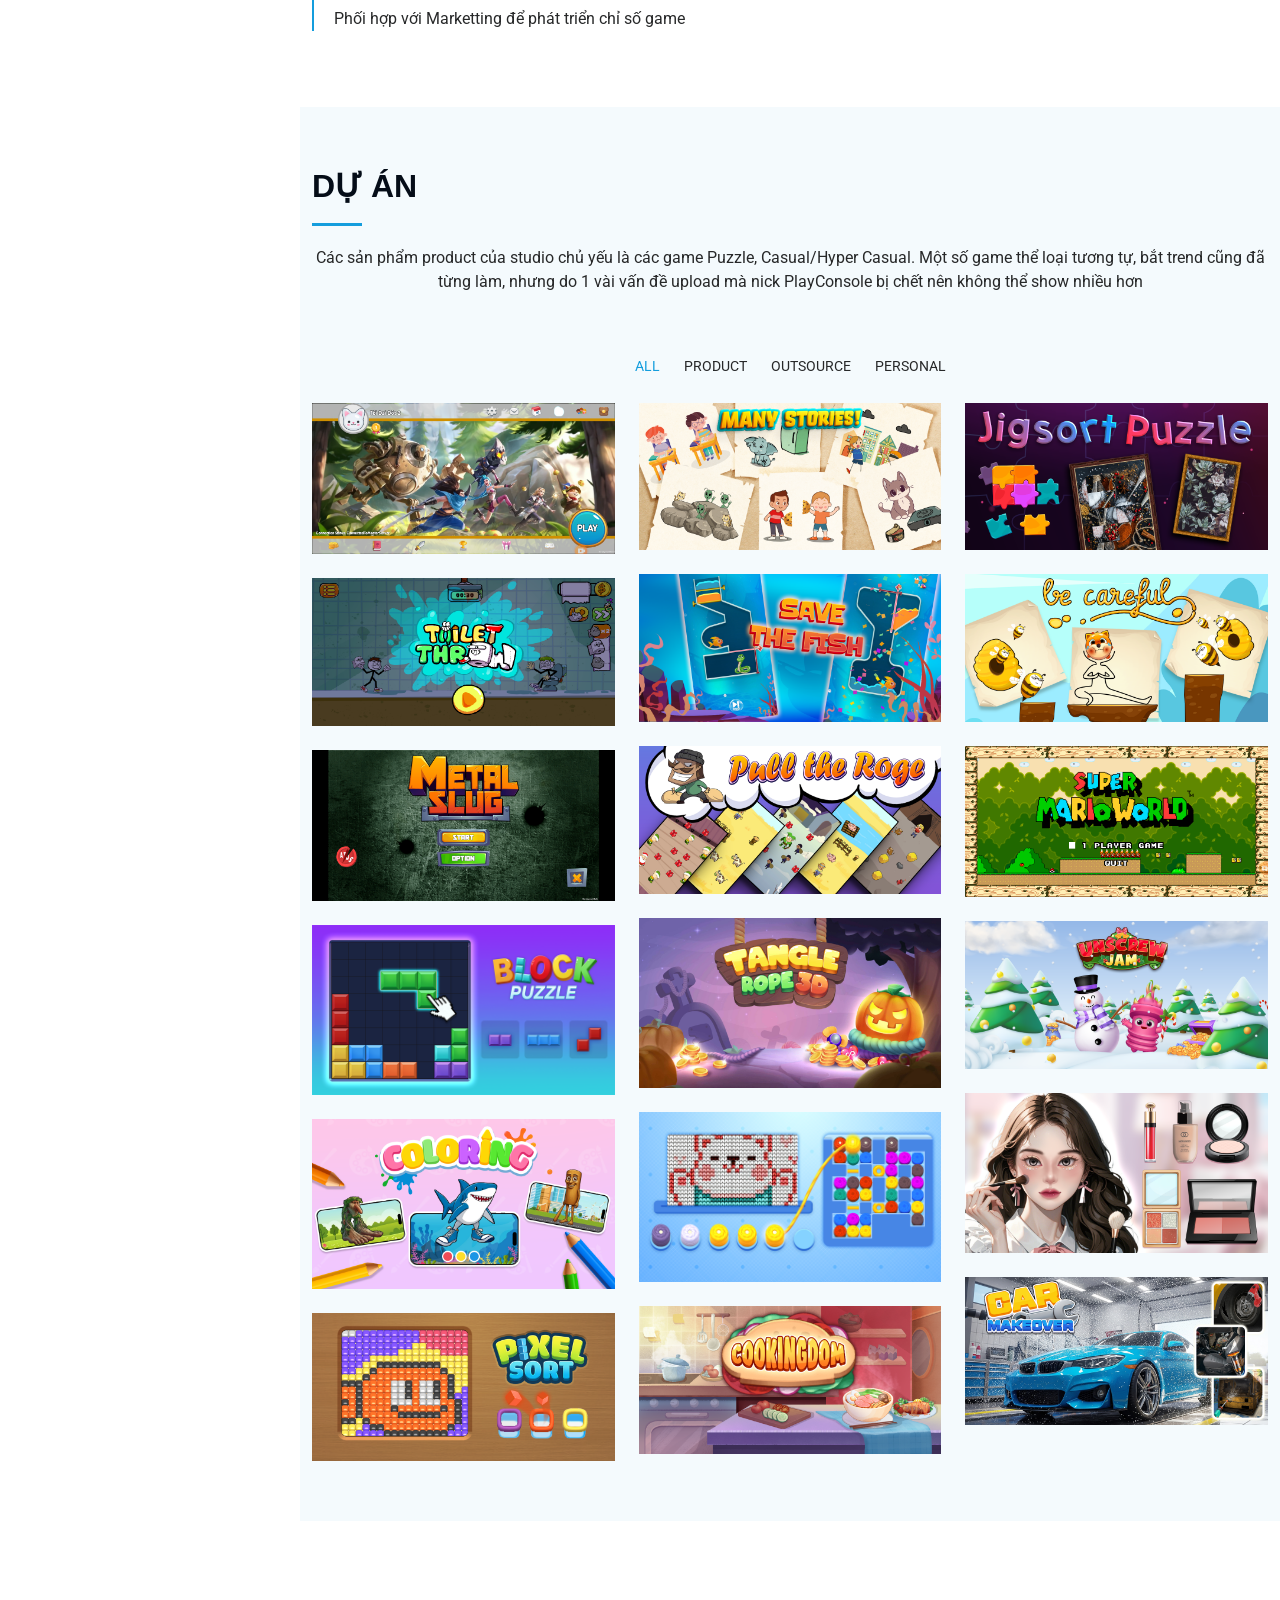
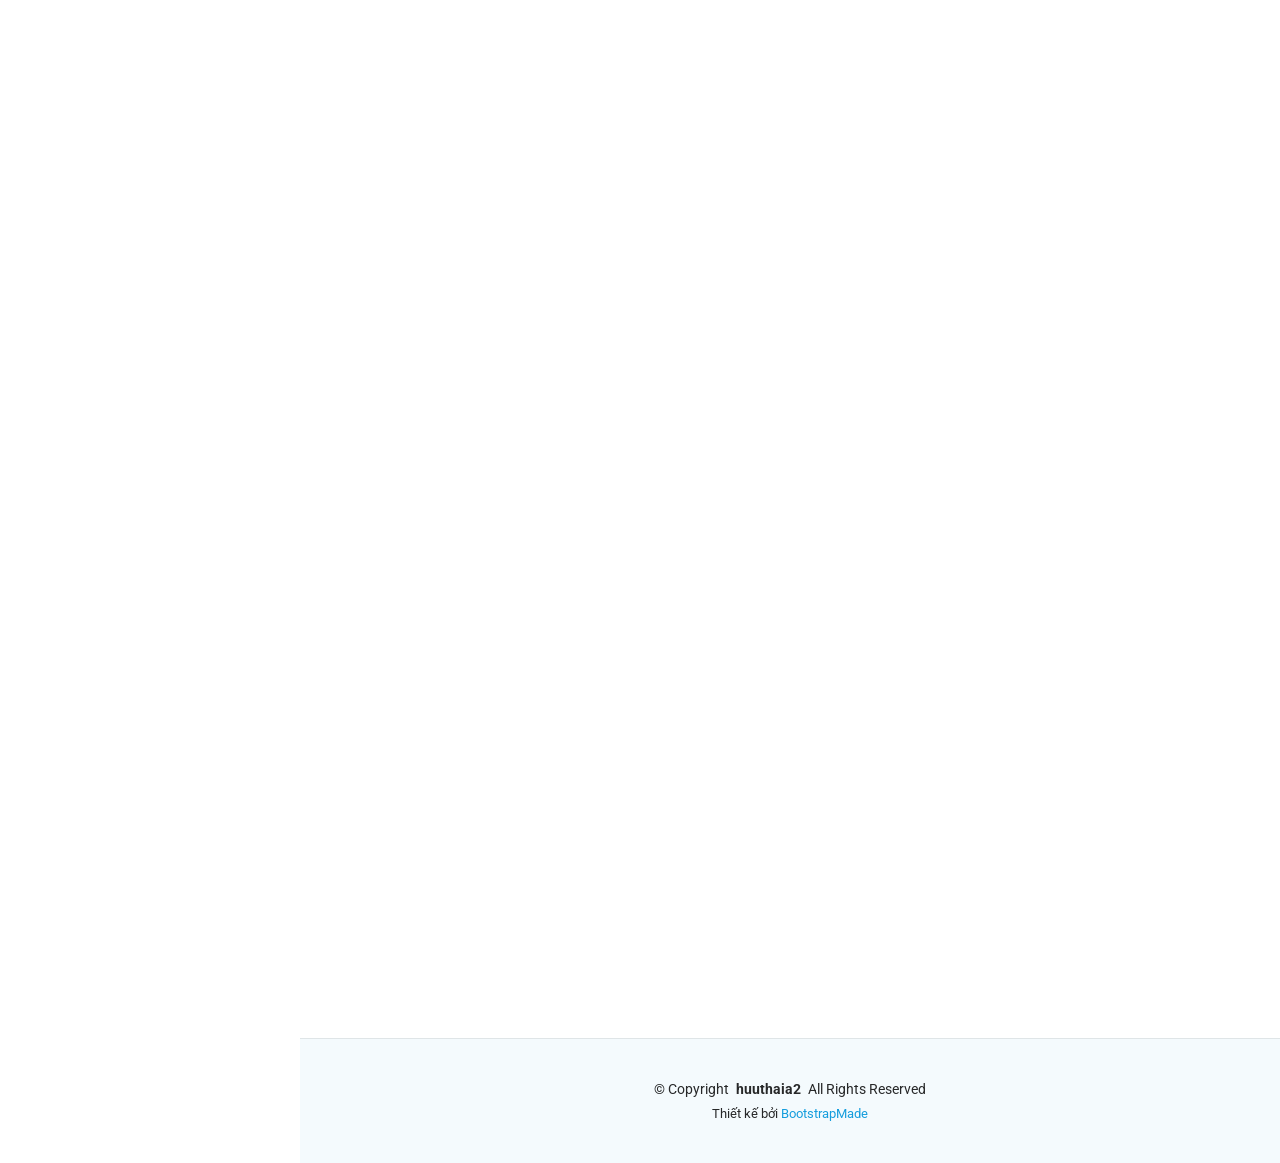
==== commit 523b4615: "update" ====
--- a/index.html
+++ b/index.html
@@ -265,7 +265,7 @@
         <h2>MỤC TIÊU NGHỀ NGHIỆP</h2>
         <div class="resume-item pb-0">
           <ul>
-            <li>Có 3 năm kinh nghiệm trong ngành game moblie thể loại Casual/Hyper Casual, Puzzle, Shooting.</li>
+            <li>Có 4 năm kinh nghiệm trong ngành game moblie thể loại Casual/Hyper Casual, Puzzle, Shooting.</li>
             <li>Kinh nghiệm phát triển hoàn chỉnh 1 sản phẩm lên trên chợ.</li>
             <li>Có thể nhận solo dự án</li>
             <li>Kinh nghiệm tạo Playable ads với Cocos2d và Unity ECS</li>
